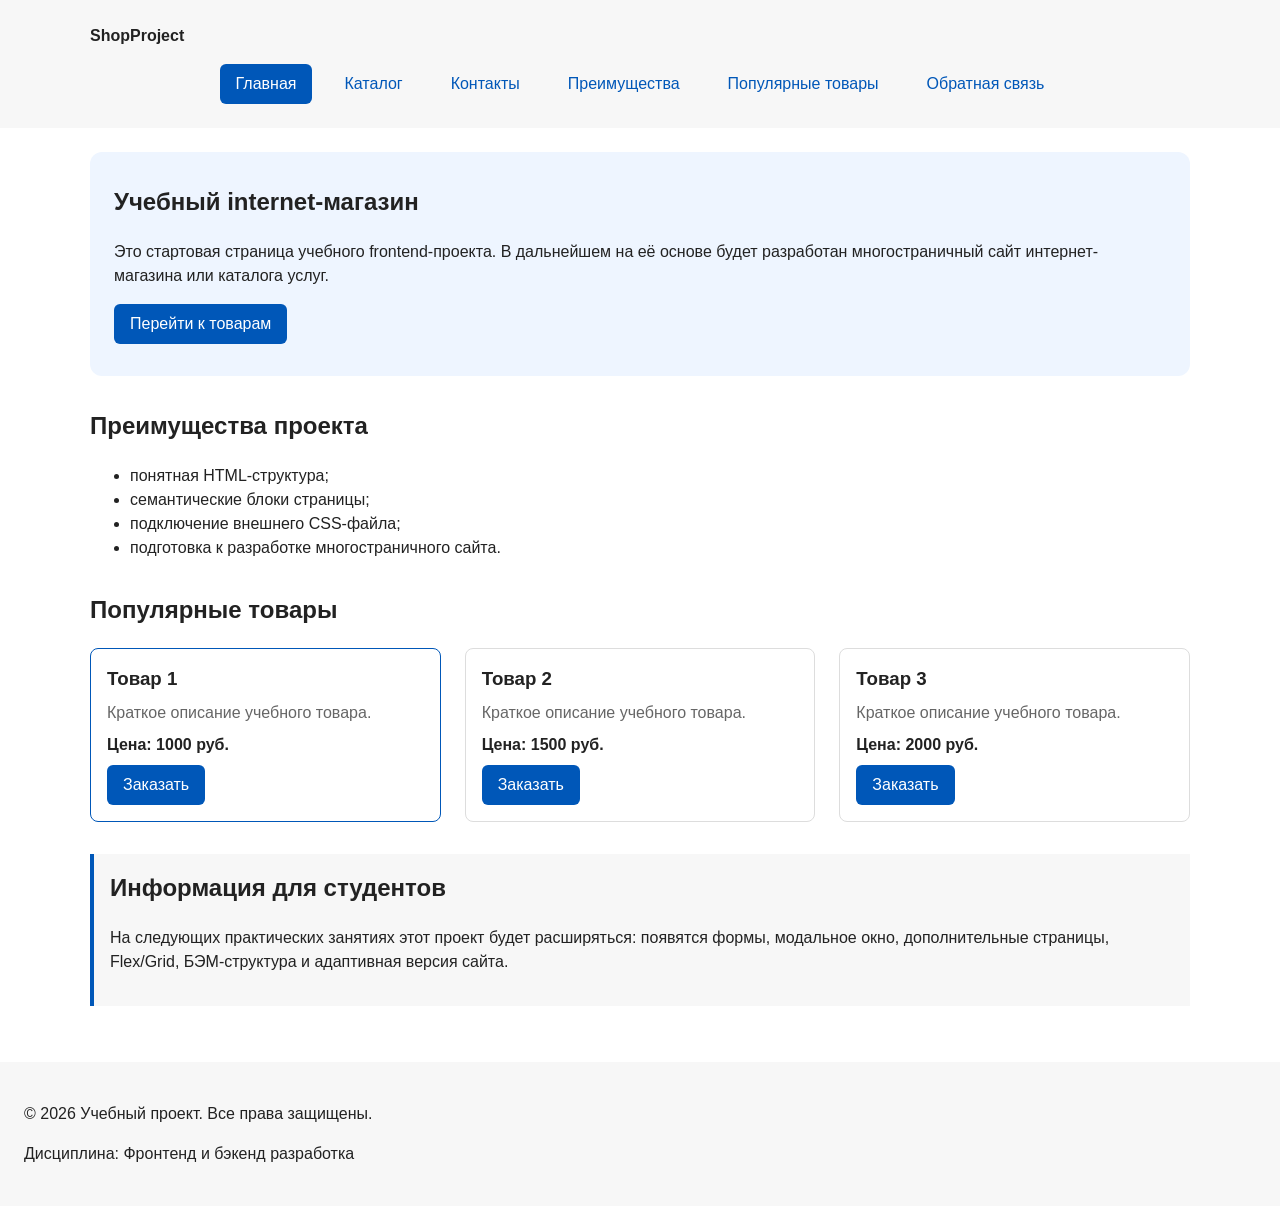
==== index.html @ c864a301 "fix: hard clean of conflict markers in index.html" ====
<!DOCTYPE html>
<html lang="ru">
<head>
  <meta charset="UTF-8">
  <meta name="viewport" content="width=device-width, initial-scale=1.0">
  <meta name="description" content="Учебный frontend-проект internet-магазина.">
  <meta property="og:type" content="website">
  <meta property="og:title" content="Учебный internet-магазин">
  <meta property="og:description" content="Учебный frontend-проект internet-магазина.">
  <meta property="og:image" content="https://github.io">
  <title>Учебный internet-магазин</title>
  <link rel="stylesheet" href="css/style.css">
  <script src="js/main.js" defer></script>
</head>
<body>

  <header class="site-header">
    <div class="site-header__inner">
      <a class="site-header__logo" href="index.html">ShopProject</a>
      <nav class="site-nav" aria-label="Основная навигация">
        <ul class="site-nav__list">
          <li class="site-nav__item"><a class="site-nav__link site-nav__link--active" href="index.html">Главная</a></li>
          <li class="site-nav__item"><a class="site-nav__link" href="catalog.html">Каталог</a></li>
          <li class="site-nav__item"><a class="site-nav__link" href="contacts.html">Контакты</a></li>
          <li class="site-nav__item"><a class="site-nav__link" href="index.html#advantages">Преимущества</a></li>
          <li class="site-nav__item"><a class="site-nav__link" href="index.html#popular">Популярные товары</a></li>
          <li class="site-nav__item"><a class="site-nav__link" href="index.html#contacts">Обратная связь</a></li>
        </ul>
      </nav>
    </div>
  </header>

  <main>
    <section class="hero">
      <h1 class="hero__title">Учебный internet-магазин</h1>
      <p class="hero__text">
        Это стартовая страница учебного frontend-проекта.
        В дальнейшем на её основе будет разработан многостраничный сайт
        интернет-магазина или каталога услуг.
      </p>
      <a class="button button--primary" href="#popular">Перейти к товарам</a>
    </section>

    <section class="section" id="advantages">
      <h2 class="section__title">Преимущества проекта</h2>
      <ul class="section__list">
        <li>понятная HTML-структура;</li>
        <li>семантические блоки страницы;</li>
        <li>подключение внешнего CSS-файла;</li>
        <li>подготовка к разработке многостраничного сайта.</li>
      </ul>
    </section>

    <section class="section" id="popular">
      <h2 class="section__title">Популярные товары</h2>
      <div class="products-grid">
        <article class="product-card product-card--featured">
          <h3 class="product-card__title">Товар 1</h3>
          <p class="product-card__description">Краткое описание учебного товара.</p>
          <p class="product-card__price">Цена: 1000 руб.</p>
          <button class="button button--primary product-card__button" type="button" data-product="Товар 1">
            Заказать
          </button>
        </article>
        <article class="product-card">
          <h3 class="product-card__title">Товар 2</h3>
          <p class="product-card__description">Краткое описание учебного товара.</p>
          <p class="product-card__price">Цена: 1500 руб.</p>
          <button class="button button--primary product-card__button" type="button" data-product="Товар 2">
            Заказать
          </button>
        </article>
        <article class="product-card">
          <h3 class="product-card__title">Товар 3</h3>
          <p class="product-card__description">Краткое описание учебного товара.</p>
          <p class="product-card__price">Цена: 2000 руб.</p>
          <button class="button button--primary product-card__button" type="button" data-product="Товар 3">
            Заказать
          </button>
        </article>
      </div>
    </section>

    <aside class="aside-info">
      <h2 class="aside-info__title">Информация для студентов</h2>
      <p class="aside-info__text">
        На следующих практических занятиях этот проект будет расширяться:
        появятся формы, модальное окно, дополнительные страницы, Flex/Grid,
        БЭМ-структура и адаптивная версия сайта.
      </p>
    </aside>
  </main>

  <footer class="site-footer" id="contacts">
    <p>&copy; 2026 Учебный проект. Все права защищены.</p>
    <p>Дисциплина: Фронтенд и бэкенд разработка</p>
  </footer>

  <dialog class="order-dialog" id="order-dialog" aria-labelledby="order-dialog-title">
    <h2 class="order-dialog__title" id="order-dialog-title">Оформление заявки</h2>
    <form class="order-form" id="order-form" action="#" method="post" novalidate>
      <input id="selected-product" name="selected-product" type="hidden">
      
      <div class="order-form__field">
        <label class="order-form__label" for="order-name">Имя</label>
        <input class="order-form__input" id="order-name" name="name" type="text" placeholder="Введите ваше имя" minlength="2" autocomplete="given-name" required>
      </div>
      
      <div class="order-form__field">
        <label class="order-form__label" for="order-email">E-mail</label>
        <input class="order-form__input" id="order-email" name="email" type="email" placeholder="example@mail.ru" autocomplete="email" required>
      </div>
      
      <div class="order-form__field">
        <label class="order-form__label" for="order-phone">Телефон</label>
        <input class="order-form__input" id="order-phone" name="phone" type="tel" inputmode="tel" placeholder="+7 (900) 000-00-00" pattern="^\+7 \(\d{3}\) \d{3}-\d{2}-\d{2}$" required>
        <small class="order-form__help">Формат: +7 (900) 000-00-00</small>
      </div>
      
      <div class="order-form__field">
        <label class="order-form__label" for="order-date">Дата связи</label>
        <input class="order-form__input" id="order-date" name="date" type="date">
      </div>
      
      <div class="order-form__field">
        <label class="order-form__label" for="order-topic">Тема заявки</label>
        <select class="order-form__select" id="order-topic" name="topic" required>
          <option value="">Выберите тему</option>
          <option value="product">Заказ товара</option>
          <option value="consultation">Консультация</option>
          <option value="delivery">Доставка</option>
        </select>
      </div>
      
      <div class="order-form__field">
        <label class="order-form__label" for="order-comment">Комментарий</label>
        <textarea class="order-form__textarea" id="order-comment" name="comment" rows="4" placeholder="Укажите дополнительную информацию"></textarea>
      </div>
      
      <div class="order-form__field order-form__field--checkbox">
        <label>
          <input class="order-form__checkbox" id="order-agreement" name="agreement" type="checkbox" required>
          Я согласен на обработку данных
        </label>
      </div>
      
      <div class="order-form__actions">
        <button class="button button--secondary" type="button" id="close-order-dialog">Закрыть</button>
        <button class="button button--primary" type="submit">Отправить заявку</button>
      </div>
    </form>
  </dialog>

  <p class="success-message" id="success-message" hidden>
    Форма успешно отправлена!
  </p>

</body>
</html>
---- css/style.css ----
/* ==========================================================================
   1. Переменные проекта (Дизайн-токены)
   ========================================================================== */
:root {
  --color-bg: #ffffff;
  --color-text: #222222;
  --color-muted: #666666;
  --color-primary: #0057b8;
  --color-primary-dark: #003f86;
  --color-border: #dddddd;
  --color-surface: #f7f7f7;
  --color-surface-accent: #eef5ff;
  --color-danger: #b00020;
  --color-success: #168a2f;
  --color-success-bg: #eefaf0;
  --color-white: #ffffff;

  --space-xs: 4px;
  --space-sm: 8px;
  --space-md: 16px;
  --space-lg: 24px;
  --space-xl: 32px;

  --radius-sm: 6px;
  --radius-md: 8px;
  --radius-lg: 12px;

  --container-width: 1100px;
}

/* ==========================================================================
   2. Базовые стили (Глобальные правила)
   ========================================================================== */
* {
  box-sizing: border-box;
}

body {
  margin: 0;
  font-family: Arial, sans-serif;
  line-height: 1.5;
  color: var(--color-text);
  background-color: var(--color-bg);
}

header,
main,
footer {
  padding: var(--space-lg);
}

/* ==========================================================================
   3. Общие элементы интерфейса (Блок БЭМ: button)
   ========================================================================== */
.button {
  display: inline-block;
  padding: var(--space-sm) var(--space-md);
  border: none;
  border-radius: var(--radius-sm);
  font: inherit;
  text-decoration: none;
  cursor: pointer;
  transition: background-color 0.2s ease, color 0.2s ease;
}

.button--primary {
  color: var(--color-white);
  background-color: var(--color-primary);
}

.button--primary:hover {
  background-color: var(--color-primary-dark);
}

.button--secondary {
  color: var(--color-primary);
  background-color: transparent;
  border: 1px solid var(--color-primary);
}

.button--secondary:hover {
  color: var(--color-white);
  background-color: var(--color-primary);
}

.button:focus-visible {
  outline: 2px solid var(--color-primary);
  outline-offset: 3px;
}

.button:disabled,
.button--disabled {
  opacity: 0.6;
  cursor: not-allowed;
}

/* ==========================================================================
   4. Компоненты страницы (Блоки БЭМ)
   ========================================================================== */

/* Блок шапки сайта */
.site-header {
  background-color: var(--color-surface);
}

.site-header__inner {
  max-width: var(--container-width);
  margin: 0 auto;
}

.site-header__logo {
  font-weight: 700;
  color: var(--color-text);
  text-decoration: none;
}

/* Блок навигации */
.site-nav__list {
  display: flex;
  flex-wrap: wrap;
  justify-content: center;
  align-items: center;
  gap: var(--space-md);
  padding: 0;
  margin: var(--space-md) 0 0;
  list-style: none;
}

.site-nav__link {
  display: inline-block;
  padding: var(--space-sm) var(--space-md);
  color: var(--color-primary);
  text-decoration: none;
  border-radius: var(--radius-sm);
}

.site-nav__link:hover {
  color: var(--color-white);
  background-color: var(--color-primary);
}

.site-nav__link:focus-visible {
  outline: 2px solid var(--color-primary);
  outline-offset: 3px;
}

.site-nav__link--active {
  color: var(--color-white);
  background-color: var(--color-primary);
}

/* Блок Hero (первый экран главной) */
.hero {
  max-width: var(--container-width);
  margin: 0 auto var(--space-xl);
  padding: var(--space-xl) var(--space-lg);
  background-color: var(--color-surface-accent);
  border-radius: var(--radius-lg);
}

.hero__title {
  margin-top: 0;
}

/* Блок универсальной секции */
.section {
  max-width: var(--container-width);
  margin: 0 auto var(--space-xl);
}

.section__title {
  margin-top: 0;
}

.section__list {
  margin-bottom: 0;
}

/* Блок сетки товаров */
.products-grid {
  display: grid;
  grid-template-columns: repeat(3, 1fr);
  gap: var(--space-lg);
}

/* Блок карточки товара */
.product-card {
  display: flex;
  flex-direction: column;
  gap: var(--space-sm);
  padding: var(--space-md);
  border: 1px solid var(--color-border);
  border-radius: var(--radius-md);
  background-color: var(--color-bg);
  transition: border-color 0.2s ease;
}

.product-card:hover {
  border-color: var(--color-primary);
}

.product-card--featured {
  border-color: var(--color-primary);
}

.product-card--discount {
  border-color: var(--color-danger);
}

.product-card__title {
  margin: 0;
  color: var(--color-text);
}

.product-card__description {
  margin: 0;
  color: var(--color-muted);
}

.product-card__price {
  margin: 0;
  font-weight: 700;
}

.product-card--discount .product-card__price {
  color: var(--color-danger);
}

.product-card__button {
  margin-top: auto;
  align-self: flex-start;
}

/* Блок хлебных крошек */
.breadcrumbs {
  max-width: var(--container-width);
  margin: 0 auto var(--space-md);
  font-size: 14px;
  color: var(--color-muted);
}

.breadcrumbs__link {
  color: var(--color-primary);
  text-decoration: none;
}

.breadcrumbs__link:hover {
  text-decoration: underline;
}

.breadcrumbs__current::before {
  content: " / ";
  color: var(--color-muted);
}

/* Блок боковой панели */
.aside-info {
  max-width: var(--container-width);
  margin: 0 auto var(--space-xl);
  padding: var(--space-md);
  border-left: 4px solid var(--color-primary);
  background-color: var(--color-surface);
}

.aside-info__title {
  margin-top: 0;
}

/* Блок подвала сайта */
.site-footer {
  background-color: var(--color-surface);
}

/* ==========================================================================
   5. Макет каталога, форма и модальное окно (Блоки БЭМ)
   ========================================================================== */

/* Блок структуры страницы каталога */
.catalog-layout {
  max-width: var(--container-width);
  margin: 0 auto var(--space-xl);
  display: grid;
  grid-template-columns: 260px 1fr;
  grid-template-areas: "filters products";
  gap: var(--space-lg);
}

.catalog-filters {
  grid-area: filters;
  padding: var(--space-md);
  border: 1px solid var(--color-border);
  border-radius: var(--radius-md);
  background-color: var(--color-surface);
}

.catalog-products {
  grid-area: products;
}

.catalog-filters__title,
.catalog-products__title {
  margin-top: 0;
}

/* Блок формы фильтров */
.filters-form {
  display: grid;
  gap: var(--space-md);
}

.filters-form__fieldset {
  margin: 0;
  padding: var(--space-md);
  border: 1px solid var(--color-border);
  border-radius: var(--radius-sm);
}

.filters-form__legend {
  font-weight: 700;
}

.filters-form__label {
  display: block;
  margin-bottom: var(--space-sm);
}

.filters-form__input {
  width: 100%;
  padding: 8px 10px;
  border: 1px solid var(--color-border);
  border-radius: var(--radius-sm);
  font: inherit;
}

/* Блок модального окна */
.order-dialog {
  width: min(100% - 32px, 560px);
  padding: var(--space-lg);
  border: none;
  border-radius: var(--radius-lg);
}

.order-dialog::backdrop {
  background-color: rgba(0, 0, 0, 0.5);
}

.order-dialog__title {
  margin-top: 0;
}

/* Блок формы заказа */
.order-form__field {
  margin-bottom: var(--space-md);
}

.order-form__label {
  display: block;
  margin-bottom: var(--space-xs);
}

.order-form__input,
.order-form__select,
.order-form__textarea {
  width: 100%;
  padding: 10px 12px;
  border: 1px solid var(--color-border);
  border-radius: var(--radius-sm);
  font: inherit;
}

.order-form__input:hover,
.order-form__select:hover,
.order-form__textarea:hover {
  border-color: var(--color-primary);
}

.order-form__input:focus-visible,
.order-form__select:focus-visible,
.order-form__textarea:focus-visible {
  outline: 2px solid var(--color-primary);
  outline-offset: 3px;
}

.order-form__checkbox {
  width: auto;
}

.order-form__help {
  display: block;
  margin-top: var(--space-xs);
  color: var(--color-muted);
}

.order-form__actions {
  display: flex;
  gap: var(--space-md);
  margin-top: var(--space-lg);
}

/* Глобальные состояния и эффекты */
html {
  scroll-behavior: smooth;
}

:target {
  outline: 2px dashed var(--color-primary);
  outline-offset: 4px;
}

[aria-invalid="true"] {
  border-color: var(--color-danger);
}

/* Блок сообщения об успехе */
.success-message {
  max-width: var(--container-width);
  margin: var(--space-lg) auto;
  padding: var(--space-md);
  border-left: 4px solid var(--color-success);
  background-color: var(--color-success-bg);
}
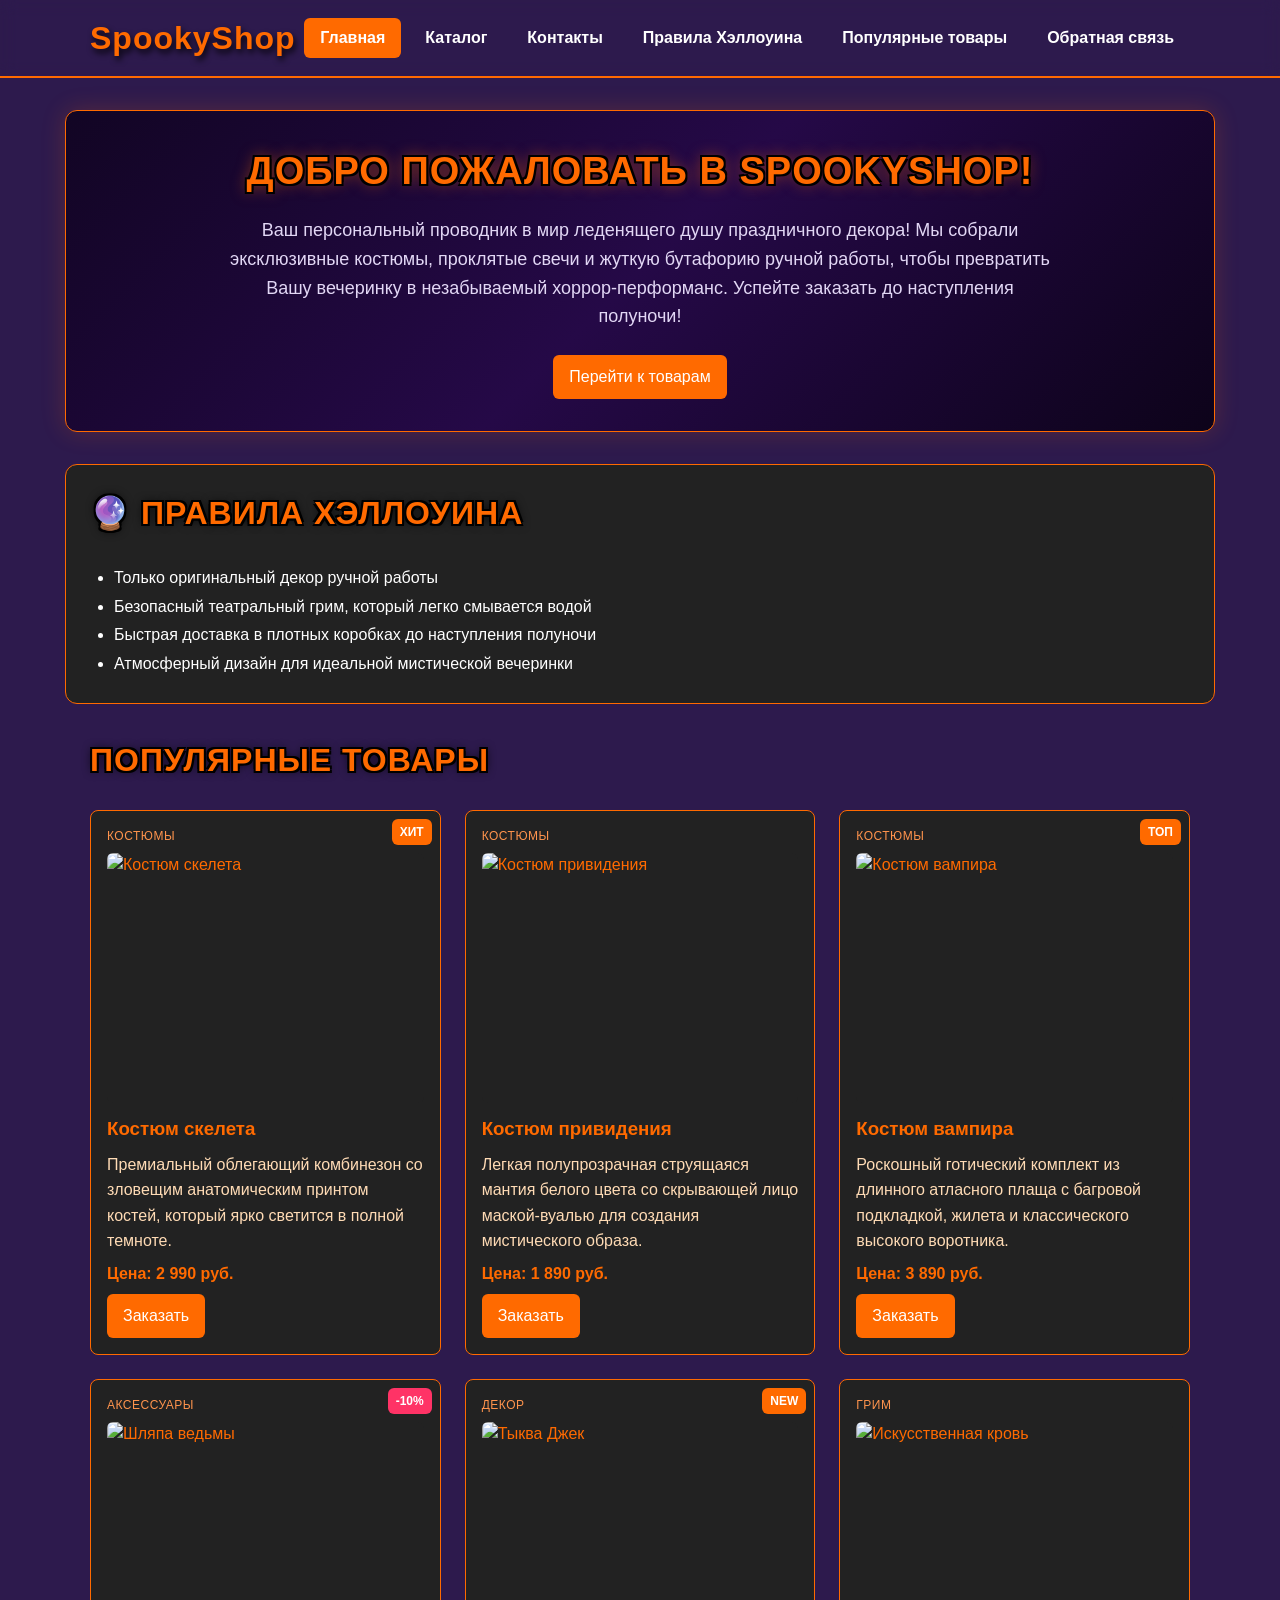
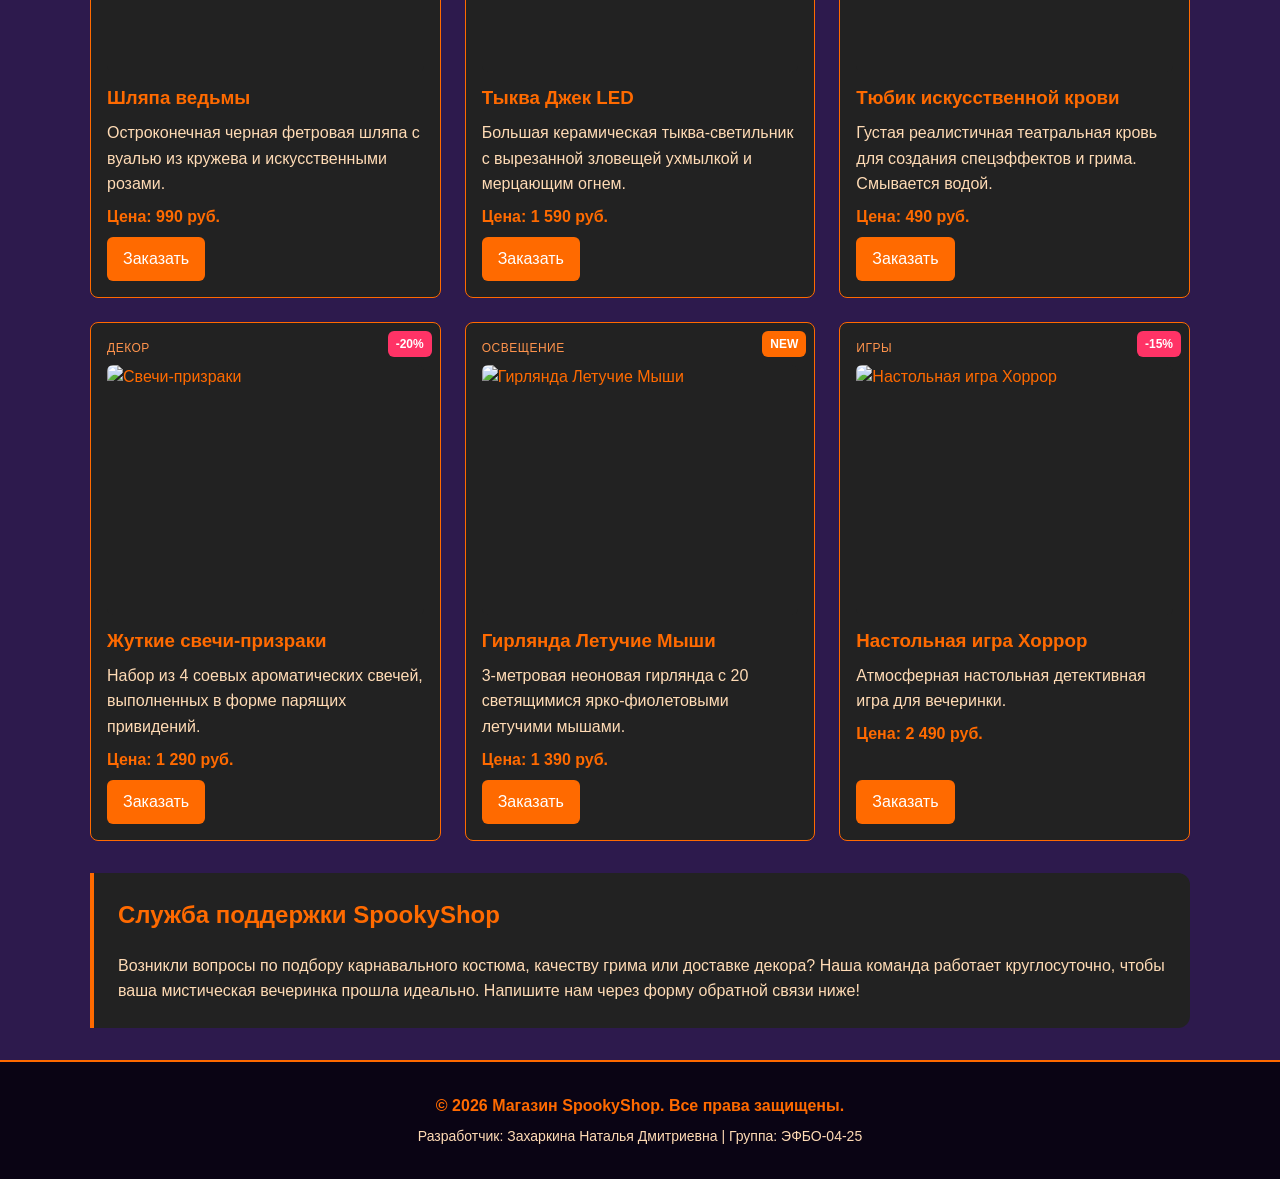
==== commit 8a0ea906: "feat: complete spooky shop code text files only" ====
--- a/index.html
+++ b/index.html
@@ -8,7 +8,7 @@
   <meta property="og:title" content="Учебный internet-магазин">
   <meta property="og:description" content="Учебный frontend-проект internet-магазина.">
   <meta property="og:image" content="https://github.io">
-  <title>Учебный internet-магазин</title>
+  <title>SpookyShop</title>
   <link rel="stylesheet" href="css/style.css">
   <script src="js/main.js" defer></script>
 </head>
@@ -16,13 +16,13 @@
 
   <header class="site-header">
     <div class="site-header__inner">
-      <a class="site-header__logo" href="index.html">ShopProject</a>
+      <a class="site-header__logo" href="index.html">SpookyShop</a>
       <nav class="site-nav" aria-label="Основная навигация">
         <ul class="site-nav__list">
           <li class="site-nav__item"><a class="site-nav__link site-nav__link--active" href="index.html">Главная</a></li>
           <li class="site-nav__item"><a class="site-nav__link" href="catalog.html">Каталог</a></li>
           <li class="site-nav__item"><a class="site-nav__link" href="contacts.html">Контакты</a></li>
-          <li class="site-nav__item"><a class="site-nav__link" href="index.html#advantages">Преимущества</a></li>
+          <li class="site-nav__item"><a class="site-nav__link" href="index.html#advantages">Правила Хэллоуина</a></li>
           <li class="site-nav__item"><a class="site-nav__link" href="index.html#popular">Популярные товары</a></li>
           <li class="site-nav__item"><a class="site-nav__link" href="index.html#contacts">Обратная связь</a></li>
         </ul>
@@ -32,68 +32,161 @@
 
   <main>
     <section class="hero">
-      <h1 class="hero__title">Учебный internet-магазин</h1>
+      <h1 class="hero__title">Добро пожаловать в SpookyShop!</h1>
       <p class="hero__text">
-        Это стартовая страница учебного frontend-проекта.
-        В дальнейшем на её основе будет разработан многостраничный сайт
-        интернет-магазина или каталога услуг.
+        Ваш персональный проводник в мир леденящего душу праздничного декора! 
+        Мы собрали эксклюзивные костюмы, проклятые свечи и жуткую бутафорию ручной работы, 
+        чтобы превратить Вашу вечеринку в незабываемый хоррор-перформанс. 
+        Успейте заказать до наступления полуночи!
       </p>
       <a class="button button--primary" href="#popular">Перейти к товарам</a>
     </section>
 
-    <section class="section" id="advantages">
-      <h2 class="section__title">Преимущества проекта</h2>
-      <ul class="section__list">
-        <li>понятная HTML-структура;</li>
-        <li>семантические блоки страницы;</li>
-        <li>подключение внешнего CSS-файла;</li>
-        <li>подготовка к разработке многостраничного сайта.</li>
+
+    <section class="section" id="advantages" style="background-color: var(--color-surface-card); padding: var(--space-lg); border-radius: var(--radius-lg); border: 1px solid var(--color-border);">
+      <h2 class="section__title" style="color: var(--color-primary); margin-top: 0;">🔮 ПРАВИЛА ХЭЛЛОУИНА</h2>
+      <ul class="section__list" style="color: var(--color-white); line-height: 1.8;">
+        <li>Только оригинальный декор ручной работы</li>
+        <li>Безопасный театральный грим, который легко смывается водой</li>
+        <li>Быстрая доставка в плотных коробках до наступления полуночи</li>
+        <li>Атмосферный дизайн для идеальной мистической вечеринки</li>
       </ul>
     </section>
 
-    <section class="section" id="popular">
+
+
+        <section class="section" id="popular">
       <h2 class="section__title">Популярные товары</h2>
       <div class="products-grid">
-        <article class="product-card product-card--featured">
-          <h3 class="product-card__title">Товар 1</h3>
-          <p class="product-card__description">Краткое описание учебного товара.</p>
-          <p class="product-card__price">Цена: 1000 руб.</p>
-          <button class="button button--primary product-card__button" type="button" data-product="Товар 1">
-            Заказать
-          </button>
-        </article>
-        <article class="product-card">
-          <h3 class="product-card__title">Товар 2</h3>
-          <p class="product-card__description">Краткое описание учебного товара.</p>
-          <p class="product-card__price">Цена: 1500 руб.</p>
-          <button class="button button--primary product-card__button" type="button" data-product="Товар 2">
-            Заказать
-          </button>
-        </article>
-        <article class="product-card">
-          <h3 class="product-card__title">Товар 3</h3>
-          <p class="product-card__description">Краткое описание учебного товара.</p>
-          <p class="product-card__price">Цена: 2000 руб.</p>
-          <button class="button button--primary product-card__button" type="button" data-product="Товар 3">
-            Заказать
-          </button>
-        </article>
-      </div>
-    </section>
-
-    <aside class="aside-info">
-      <h2 class="aside-info__title">Информация для студентов</h2>
+        <!-- 1. Костюм скелета -->
+        <article class="product-card product-card--skeleton">
+          <span class="product-card__badge product-card__badge--hit">ХИТ</span>
+          <span class="product-card__category">Костюмы</span>
+          <img class="product-card__image" src="images/skeleton.png" alt="Костюм скелета">
+          <h3 class="product-card__title">Костюм скелета</h3>
+          <p class="product-card__description">Премиальный облегающий комбинезон со зловещим анатомическим принтом костей, который ярко светится в полной темноте.</p>
+          <p class="product-card__price">Цена: 2 990 руб.</p>
+          <button class="button button--primary product-card__button" type="button" data-product="Костюм скелета">
+            Заказать
+          </button>
+        </article>
+
+        <!-- 2. Костюм привидения -->
+        <article class="product-card product-card--ghost">
+          <span class="product-card__category">Костюмы</span>
+          <img class="product-card__image" src="images/ghost.png" alt="Костюм привидения">
+          <h3 class="product-card__title">Костюм привидения</h3>
+          <p class="product-card__description">Легкая полупрозрачная струящаяся мантия белого цвета со скрывающей лицо маской-вуалью для создания мистического образа.</p>
+          <p class="product-card__price">Цена: 1 890 руб.</p>
+          <button class="button button--primary product-card__button" type="button" data-product="Костюм привидения">
+            Заказать
+          </button>
+        </article>
+
+        <!-- 3. Костюм вампира -->
+        <article class="product-card product-card--vampire">
+          <span class="product-card__badge product-card__badge--hit">ТОП</span>
+          <span class="product-card__category">Костюмы</span>
+          <img class="product-card__image" src="images/vampire.png" alt="Костюм вампира">
+          <h3 class="product-card__title">Костюм вампира</h3>
+          <p class="product-card__description">Роскошный готический комплект из длинного атласного плаща с багровой подкладкой, жилета и классического высокого воротника.</p>
+          <p class="product-card__price">Цена: 3 890 руб.</p>
+          <button class="button button--primary product-card__button" type="button" data-product="Костюм вампира">
+            Заказать
+          </button>
+        </article>
+
+        <!-- 4. Шляпа ведьмы -->
+        <article class="product-card product-card--witch">
+          <span class="product-card__badge product-card__badge--discount">-10%</span>
+          <span class="product-card__category">Аксессуары</span>
+          <img class="product-card__image" src="images/witch.png" alt="Шляпа ведьмы">
+          <h3 class="product-card__title">Шляпа ведьмы</h3>
+          <p class="product-card__description">Остроконечная черная фетровая шляпа с вуалью из кружева и искусственными розами.</p>
+          <p class="product-card__price">Цена: 990 руб.</p>
+          <button class="button button--primary product-card__button" type="button" data-product="Шляпа ведьмы">
+            Заказать
+          </button>
+        </article>
+
+        <!-- 5. Тыква -->
+        <article class="product-card product-card--pumpkin">
+          <span class="product-card__badge product-card__badge--hit">NEW</span>
+          <span class="product-card__category">Декор</span>
+          <img class="product-card__image" src="images/pumpkin.png" alt="Тыква Джек">
+          <h3 class="product-card__title">Тыква Джек LED</h3>
+          <p class="product-card__description">Большая керамическая тыква-светильник с вырезанной зловещей ухмылкой и мерцающим огнем.</p>
+          <p class="product-card__price">Цена: 1 590 руб.</p>
+          <button class="button button--primary product-card__button" type="button" data-product="Тыква Джек LED">
+            Заказать
+          </button>
+        </article>
+
+        <!-- 6. Тюбик искусственной крови -->
+        <article class="product-card product-card--blood">
+          <span class="product-card__category">Грим</span>
+          <img class="product-card__image" src="images/blood.png" alt="Искусственная кровь">
+          <h3 class="product-card__title">Тюбик искусственной крови</h3>
+          <p class="product-card__description">Густая реалистичная театральная кровь для создания спецэффектов и грима. Смывается водой.</p>
+          <p class="product-card__price">Цена: 490 руб.</p>
+          <button class="button button--primary product-card__button" type="button" data-product="Тюбик искусственной крови">
+            Заказать
+          </button>
+        </article>
+
+        <!-- 7. Свечи -->
+        <article class="product-card product-card--candles">
+          <span class="product-card__badge product-card__badge--discount">-20%</span>
+          <span class="product-card__category">Декор</span>
+          <img class="product-card__image" src="images/candle.png" alt="Свечи-призраки">
+          <h3 class="product-card__title">Жуткие свечи-призраки</h3>
+          <p class="product-card__description">Набор из 4 соевых ароматических свечей, выполненных в форме парящих привидений.</p>
+          <p class="product-card__price">Цена: 1 290 руб.</p>
+          <button class="button button--primary product-card__button" type="button" data-product="Жуткие свечи-призраки">
+            Заказать
+          </button>
+        </article>
+
+        <!-- 8. Фиолетовая гирлянда -->
+        <article class="product-card product-card--garland">
+          <span class="product-card__badge product-card__badge--hit">NEW</span>
+          <span class="product-card__category">Освещение</span>
+          <img class="product-card__image" src="images/garland.png" alt="Гирлянда Летучие Мыши">
+          <h3 class="product-card__title">Гирлянда Летучие Мыши</h3>
+          <p class="product-card__description">3-метровая неоновая гирлянда с 20 светящимися ярко-фиолетовыми летучими мышами.</p>
+          <p class="product-card__price">Цена: 1 390 руб.</p>
+          <button class="button button--primary product-card__button" type="button" data-product="Гирлянда Летучие Мыши">
+            Заказать
+          </button>
+        </article>
+
+        <!-- 9. Настольная игра -->
+        <article class="product-card product-card--game">
+          <span class="product-card__badge product-card__badge--discount">-15%</span>
+          <span class="product-card__category">Игры</span>
+          <img class="product-card__image" src="images/game.png" alt="Настольная игра Хоррор">
+          <h3 class="product-card__title">Настольная игра Хоррор</h3>
+          <p class="product-card__description">Атмосферная настольная детективная игра для вечеринки.</p>
+          <p class="product-card__price">Цена: 2 490 руб.</p>
+          <button class="button button--primary product-card__button" type="button" data-product="Настольная игра Хоррор">
+            Заказать
+          </button>
+        </article>
+      </div>
+
+        <aside class="aside-info" style="margin-top: var(--space-xl); margin-bottom: var(--space-xl);">
+      <h2 class="aside-info__title">Служба поддержки SpookyShop</h2>
       <p class="aside-info__text">
-        На следующих практических занятиях этот проект будет расширяться:
-        появятся формы, модальное окно, дополнительные страницы, Flex/Grid,
-        БЭМ-структура и адаптивная версия сайта.
+        Возникли вопросы по подбору карнавального костюма, качеству грима или доставке декора? Наша команда работает круглосуточно, чтобы ваша мистическая вечеринка прошла идеально. Напишите нам через форму обратной связи ниже!
       </p>
     </aside>
   </main>
 
-  <footer class="site-footer" id="contacts">
-    <p>&copy; 2026 Учебный проект. Все права защищены.</p>
-    <p>Дисциплина: Фронтенд и бэкенд разработка</p>
+  <footer class="site-footer" id="contacts" style="padding: var(--space-xl) var(--space-lg); margin-top: var(--space-xl);">
+    <div style="max-width: var(--container-width); margin: 0 auto; text-align: center;">
+      <p style="margin: 0 0 var(--space-sm); font-weight: 700;">&copy; 2026 Магазин SpookyShop. Все права защищены.</p>
+      <p style="margin: 0; color: #ffdbb5; font-size: 14px;">Разработчик: Захаркина Наталья Дмитриевна | Группа: ЭФБО-04-25</p>
+    </div>
   </footer>
 
   <dialog class="order-dialog" id="order-dialog" aria-labelledby="order-dialog-title">
--- a/css/style.css
+++ b/css/style.css
@@ -1,19 +1,20 @@
-/* ==========================================================================
-   1. Переменные проекта (Дизайн-токены)
-   ========================================================================== */
+/* 1. Переменные проекта (Дизайн-токены) */
 :root {
-  --color-bg: #ffffff;
-  --color-text: #222222;
-  --color-muted: #666666;
-  --color-primary: #0057b8;
-  --color-primary-dark: #003f86;
-  --color-border: #dddddd;
-  --color-surface: #f7f7f7;
-  --color-surface-accent: #eef5ff;
-  --color-danger: #b00020;
-  --color-success: #168a2f;
-  --color-success-bg: #eefaf0;
-  --color-white: #ffffff;
+  --color-bg: #2d1a4d; 
+  --color-text: #ff6a00; 
+  --color-muted: #ff944d; 
+  --color-primary: #ff6a00; 
+  --color-primary-dark: #cc5200; 
+  --color-border: #ff6a00; 
+  --color-border-input: #ff6a00;
+  --color-surface: #0a0414; 
+  --color-surface-card: #222222; 
+  --color-surface-accent: #222222; 
+  --color-surface-aside: #222222; 
+  --color-danger: #ff3366;
+  --color-success: #00ff66;
+  --color-success-bg: rgba(0, 255, 102, 0.1);
+  --color-white: #ffffff; 
 
   --space-xs: 4px;
   --space-sm: 8px;
@@ -28,37 +29,40 @@
   --container-width: 1100px;
 }
 
-/* ==========================================================================
-   2. Базовые стили (Глобальные правила)
-   ========================================================================== */
-* {
-  box-sizing: border-box;
-}
-
+/* 2. Базовые стили (Глобальные правила) */
 body {
   margin: 0;
   font-family: Arial, sans-serif;
   line-height: 1.5;
   color: var(--color-text);
   background-color: var(--color-bg);
-}
-
+  
+  background-image: url('../images/fon.png');
+  
+  background-size: cover;
+  
+  background-repeat: no-repeat;
+
+  background-attachment: fixed;
+  
+  background-position: center;
+}
+
+/* Делаем контентную оболочку прозрачной, чтобы проявились привидения с фона */
 header,
 main,
 footer {
-  padding: var(--space-lg);
-}
-
-/* ==========================================================================
-   3. Общие элементы интерфейса (Блок БЭМ: button)
-   ========================================================================== */
+  background-color: transparent !important;
+}
+
+/* 3. Общие элементы интерфейса (Блок БЭМ: button) */
 .button {
   display: inline-block;
-  padding: var(--space-sm) var(--space-md);
-  border: none;
-  border-radius: var(--radius-sm);
+  padding: 10px var(--space-md);
   font: inherit;
   text-decoration: none;
+  border-radius: var(--radius-sm);
+  border: none;
   cursor: pointer;
   transition: background-color 0.2s ease, color 0.2s ease;
 }
@@ -70,6 +74,7 @@
 
 .button--primary:hover {
   background-color: var(--color-primary-dark);
+  color: var(--color-white);
 }
 
 .button--secondary {
@@ -85,7 +90,7 @@
 
 .button:focus-visible {
   outline: 2px solid var(--color-primary);
-  outline-offset: 3px;
+  outline-offset: 2px;
 }
 
 .button:disabled,
@@ -94,44 +99,59 @@
   cursor: not-allowed;
 }
 
-/* ==========================================================================
-   4. Компоненты страницы (Блоки БЭМ)
-   ========================================================================== */
+/* 4. Компоненты страницы (Блоки БЭМ) — Исправлено под дизайн SpookyShop */
 
 /* Блок шапки сайта */
 .site-header {
-  background-color: var(--color-surface);
+  background-color: rgba(10, 4, 20, 0.95); 
+  backdrop-filter: blur(8px);
+  border-bottom: 2px solid var(--color-primary);
+  position: sticky;
+  top: 0;
+  z-index: 100;
+  padding: 10px 0; 
 }
 
 .site-header__inner {
   max-width: var(--container-width);
   margin: 0 auto;
-}
-
+  padding: 0 var(--space-lg); 
+  display: flex; 
+  justify-content: space-between; 
+  align-items: center; 
+}
 .site-header__logo {
   font-weight: 700;
-  color: var(--color-text);
+  color: var(--color-primary);
   text-decoration: none;
+  font-size: 32px;
+  letter-spacing: 1px;
+  padding: var(--space-xs) 0;
+  
+ 
+  text-shadow: 2px 4px 6px rgba(0, 0, 0, 0.9);
 }
 
 /* Блок навигации */
 .site-nav__list {
-  display: flex;
+  display: flex; 
   flex-wrap: wrap;
-  justify-content: center;
   align-items: center;
-  gap: var(--space-md);
+  gap: var(--space-sm); 
   padding: 0;
-  margin: var(--space-md) 0 0;
+  margin: 0; 
   list-style: none;
 }
 
 .site-nav__link {
   display: inline-block;
   padding: var(--space-sm) var(--space-md);
-  color: var(--color-primary);
+  color: #ffffff;
   text-decoration: none;
   border-radius: var(--radius-sm);
+  font-weight: 700;
+  font-size: 16px;
+  transition: background-color 0.2s ease, color 0.2s ease;
 }
 
 .site-nav__link:hover {
@@ -152,28 +172,69 @@
 /* Блок Hero (первый экран главной) */
 .hero {
   max-width: var(--container-width);
-  margin: 0 auto var(--space-xl);
+  margin: var(--space-xl) auto;
   padding: var(--space-xl) var(--space-lg);
-  background-color: var(--color-surface-accent);
+  
+  
+  background: linear-gradient(135deg, #120524 0%, #250947 50%, #0d031a 100%);
+  
+  border: 1px solid var(--color-border); 
   border-radius: var(--radius-lg);
+  color: var(--color-white); 
+  box-shadow: 0 0 25px rgba(255, 106, 0, 0.2); 
+  text-align: center;
 }
 
 .hero__title {
   margin-top: 0;
+  font-size: 38px;
+  color: #ff6a00; /* Ярко-оранжевый цвет */
+  text-transform: uppercase;
+  letter-spacing: 1px;
+  
+
+  text-shadow: 
+    2px 2px 0px #000000, 
+    -2px -2px 0px #000000, 
+    2px -2px 0px #000000, 
+    -2px 2px 0px #000000,
+    0 0 15px rgba(255, 106, 0, 0.6);
+  margin-bottom: var(--space-md);
+}
+
+.hero__text {
+  max-width: 820px;
+  margin: 0 auto var(--space-lg);
+  font-size: 18px;
+  line-height: 1.6;
+  color: #e2d7f5; 
 }
 
 /* Блок универсальной секции */
 .section {
   max-width: var(--container-width);
   margin: 0 auto var(--space-xl);
+  scroll-margin-top: 100px; 
 }
 
 .section__title {
   margin-top: 0;
+  color: var(--color-primary); 
+  text-shadow: 
+    2px 2px 0px #000000, 
+    -2px -2px 0px #000000, 
+    2px -2px 0px #000000, 
+    -2px 2px 0px #000000,
+    0 0 10px rgba(0, 0, 0, 0.9); 
+  font-size: 32px;
+  text-transform: uppercase;
+  letter-spacing: 1px;
 }
 
 .section__list {
   margin-bottom: 0;
+  padding-left: var(--space-lg);
+  margin-top: var(--space-sm);
 }
 
 /* Блок сетки товаров */
@@ -185,45 +246,77 @@
 
 /* Блок карточки товара */
 .product-card {
+  position: relative;
   display: flex;
   flex-direction: column;
   gap: var(--space-sm);
   padding: var(--space-md);
-  border: 1px solid var(--color-border);
+  border: 1px solid var(--color-border); 
   border-radius: var(--radius-md);
-  background-color: var(--color-bg);
-  transition: border-color 0.2s ease;
+  background-color: var(--color-surface-card); 
+  transition: border-color 0.2s ease, box-shadow 0.2s ease;
 }
 
 .product-card:hover {
-  border-color: var(--color-primary);
-}
-
-.product-card--featured {
-  border-color: var(--color-primary);
-}
-
-.product-card--discount {
-  border-color: var(--color-danger);
+  border-color: var(--color-white);
+  box-shadow: 0 0 15px rgba(255, 106, 0, 0.4);
+}
+
+/* Стилизация картинок внутри карточек товаров */
+.product-card__image {
+  width: 100%;
+  height: 250px;
+  object-fit: contain;
+  border-radius: var(--radius-sm);
+  margin-bottom: var(--space-xs);
+  background-color: var(--color-surface-card);
+}
+
+/* Позиционирование бейджей на карточках товаров */
+.product-card__badge {
+  position: absolute;
+  top: var(--space-sm);
+  right: var(--space-sm);
+  padding: var(--space-xs) var(--space-sm);
+  font-size: 12px;
+  font-weight: 700;
+  color: var(--color-white);
+  border-radius: var(--radius-sm);
+  z-index: 1;
+}
+
+.product-card__badge--hit {
+  background-color: var(--color-primary);
+}
+
+.product-card__badge--discount {
+  background-color: var(--color-danger);
+}
+
+/* Оформление категории товара */
+.product-card__category {
+  font-size: 12px;
+  color: var(--color-muted);
+  text-transform: uppercase;
+  letter-spacing: 0.5px;
 }
 
 .product-card__title {
   margin: 0;
-  color: var(--color-text);
+  color: var(--color-primary);
 }
 
 .product-card__description {
   margin: 0;
-  color: var(--color-muted);
+  color: #ffdbb5; 
+  text-align: left; 
+  line-height: 1.6;
 }
 
 .product-card__price {
   margin: 0;
   font-weight: 700;
-}
-
-.product-card--discount .product-card__price {
-  color: var(--color-danger);
+  color: var(--color-primary);
 }
 
 .product-card__button {
@@ -234,89 +327,57 @@
 /* Блок хлебных крошек */
 .breadcrumbs {
   max-width: var(--container-width);
-  margin: 0 auto var(--space-md);
+  margin: var(--space-md) auto; 
   font-size: 14px;
-  color: var(--color-muted);
+  font-weight: 700; 
+  color: #ffffff; 
+  text-shadow: 1px 1px 2px rgba(0, 0, 0, 0.8); 
 }
 
 .breadcrumbs__link {
-  color: var(--color-primary);
+  color: #ffffff;
   text-decoration: none;
+  transition: color 0.2s ease;
 }
 
 .breadcrumbs__link:hover {
+  color: var(--color-primary); 
   text-decoration: underline;
 }
 
 .breadcrumbs__current::before {
   content: " / ";
-  color: var(--color-muted);
+  color: #ffffff; 
+  text-shadow: 1px 1px 2px rgba(0, 0, 0, 0.8);
 }
 
 /* Блок боковой панели */
 .aside-info {
   max-width: var(--container-width);
-  margin: 0 auto var(--space-xl);
-  padding: var(--space-md);
+  margin: var(--space-xl) auto; 
+  padding: var(--space-lg);
   border-left: 4px solid var(--color-primary);
-  background-color: var(--color-surface);
+  background-color: var(--color-surface-card);
+  border-radius: 0 var(--radius-lg) var(--radius-lg) 0;
 }
 
 .aside-info__title {
   margin-top: 0;
+  color: var(--color-primary);
+}
+
+.aside-info__text {
+  margin: 0;
+  color: #ffdbb5; 
+  line-height: 1.6;
 }
 
 /* Блок подвала сайта */
 .site-footer {
-  background-color: var(--color-surface);
-}
-
-/* ==========================================================================
-   5. Макет каталога, форма и модальное окно (Блоки БЭМ)
-   ========================================================================== */
-
-/* Блок структуры страницы каталога */
-.catalog-layout {
-  max-width: var(--container-width);
-  margin: 0 auto var(--space-xl);
-  display: grid;
-  grid-template-columns: 260px 1fr;
-  grid-template-areas: "filters products";
-  gap: var(--space-lg);
-}
-
-.catalog-filters {
-  grid-area: filters;
-  padding: var(--space-md);
-  border: 1px solid var(--color-border);
-  border-radius: var(--radius-md);
-  background-color: var(--color-surface);
-}
-
-.catalog-products {
-  grid-area: products;
-}
-
-.catalog-filters__title,
-.catalog-products__title {
-  margin-top: 0;
-}
-
-/* Блок формы фильтров */
-.filters-form {
-  display: grid;
-  gap: var(--space-md);
-}
-
-.filters-form__fieldset {
-  margin: 0;
-  padding: var(--space-md);
-  border: 1px solid var(--color-border);
-  border-radius: var(--radius-sm);
-}
-
-.filters-form__legend {
-  font-weight: 700;
+  background-color: var(--color-surface) !important; 
+  border-top: 2px solid var(--color-primary); 
+  color: var(--color-primary);
+  text-align: center;
 }
 
 .filters-form__label {
@@ -350,6 +411,8 @@
 
 /* Блок формы заказа */
 .order-form__field {
+/* Блок формы заказа */
+.order-form__field {
   margin-bottom: var(--space-md);
 }
 
@@ -363,9 +426,19 @@
 .order-form__textarea {
   width: 100%;
   padding: 10px 12px;
-  border: 1px solid var(--color-border);
+  border: 1px solid var(--color-border-input);
   border-radius: var(--radius-sm);
   font: inherit;
+}
+
+.order-form__checkbox {
+  width: auto;
+}
+
+.order-form__help {
+  display: block;
+  margin-top: var(--space-xs);
+  color: var(--color-muted);
 }
 
 .order-form__input:hover,
@@ -381,16 +454,6 @@
   outline-offset: 3px;
 }
 
-.order-form__checkbox {
-  width: auto;
-}
-
-.order-form__help {
-  display: block;
-  margin-top: var(--space-xs);
-  color: var(--color-muted);
-}
-
 .order-form__actions {
   display: flex;
   gap: var(--space-md);
@@ -420,3 +483,60 @@
   background-color: var(--color-success-bg);
 }
 
+/* 6. Стили таблицы характеристик товара (Блок БЭМ: product-table) */
+.product-table {
+  width: 100%;
+  max-width: var(--container-width);
+  margin: var(--space-lg) auto;
+  border-collapse: collapse;
+  font-size: 16px;
+}
+
+.product-table__caption {
+  padding: var(--space-sm);
+  font-weight: 700;
+  font-size: 18px;
+  text-align: left;
+  color: var(--color-text);
+}
+
+.product-table__th,
+.product-table__td {
+  padding: 12px var(--space-md);
+  text-align: left;
+  border-bottom: 1px solid var(--color-border);
+}
+
+.product-table__th {
+  background-color: var(--color-surface-aside);
+  font-weight: 700;
+  color: var(--color-text);
+}
+
+.product-table__row:hover {
+  background-color: var(--color-surface-accent);
+}
+
+}
+/* Блок структуры страницы каталога */
+.catalog-layout {
+  max-width: var(--container-width);
+  margin: 0 auto var(--space-xl);
+  display: grid;
+  grid-template-columns: 260px 1fr; 
+  grid-template-areas: "filters products";
+  gap: var(--space-lg);
+  align-items: start;
+}
+
+.catalog-filters {
+  grid-area: filters;
+  padding: var(--space-md);
+  border: 1px solid var(--color-border);
+  border-radius: var(--radius-md);
+  background-color: var(--color-surface-card);
+}
+
+.catalog-products {
+  grid-area: products;
+}
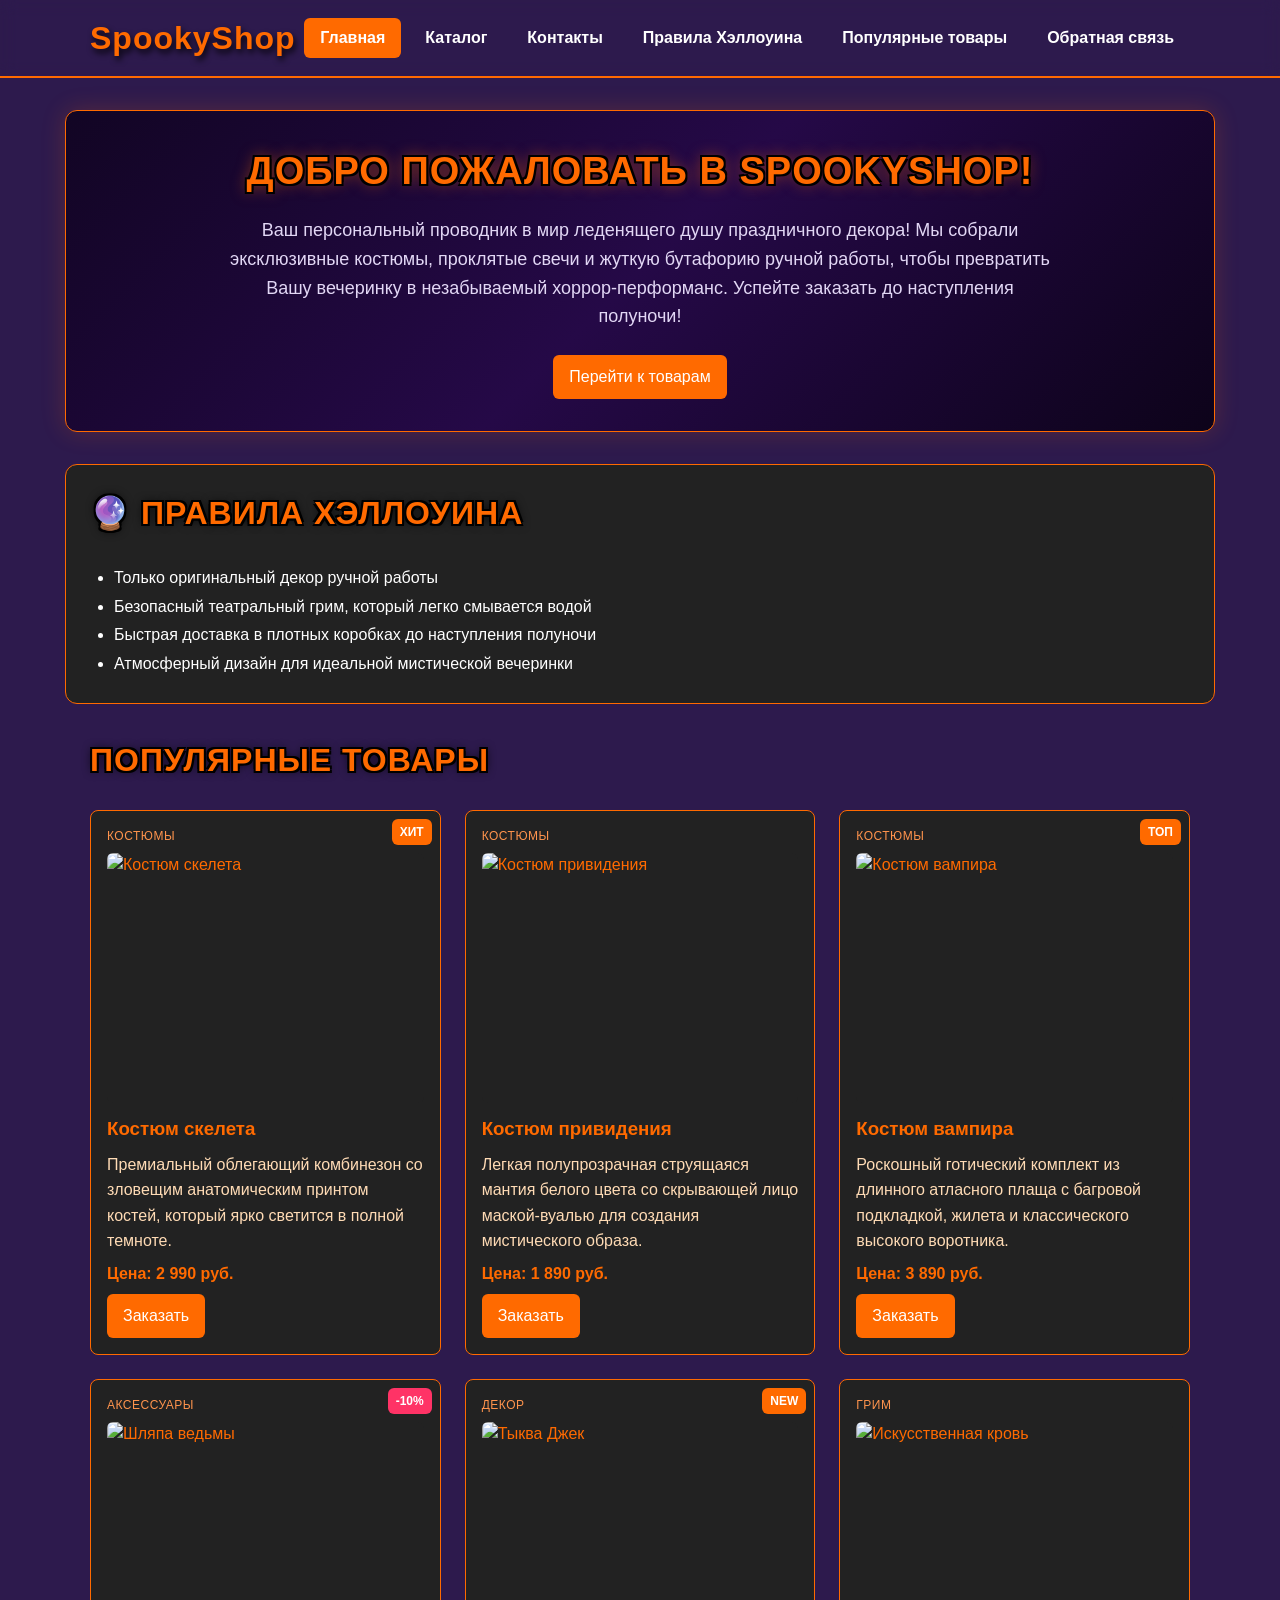
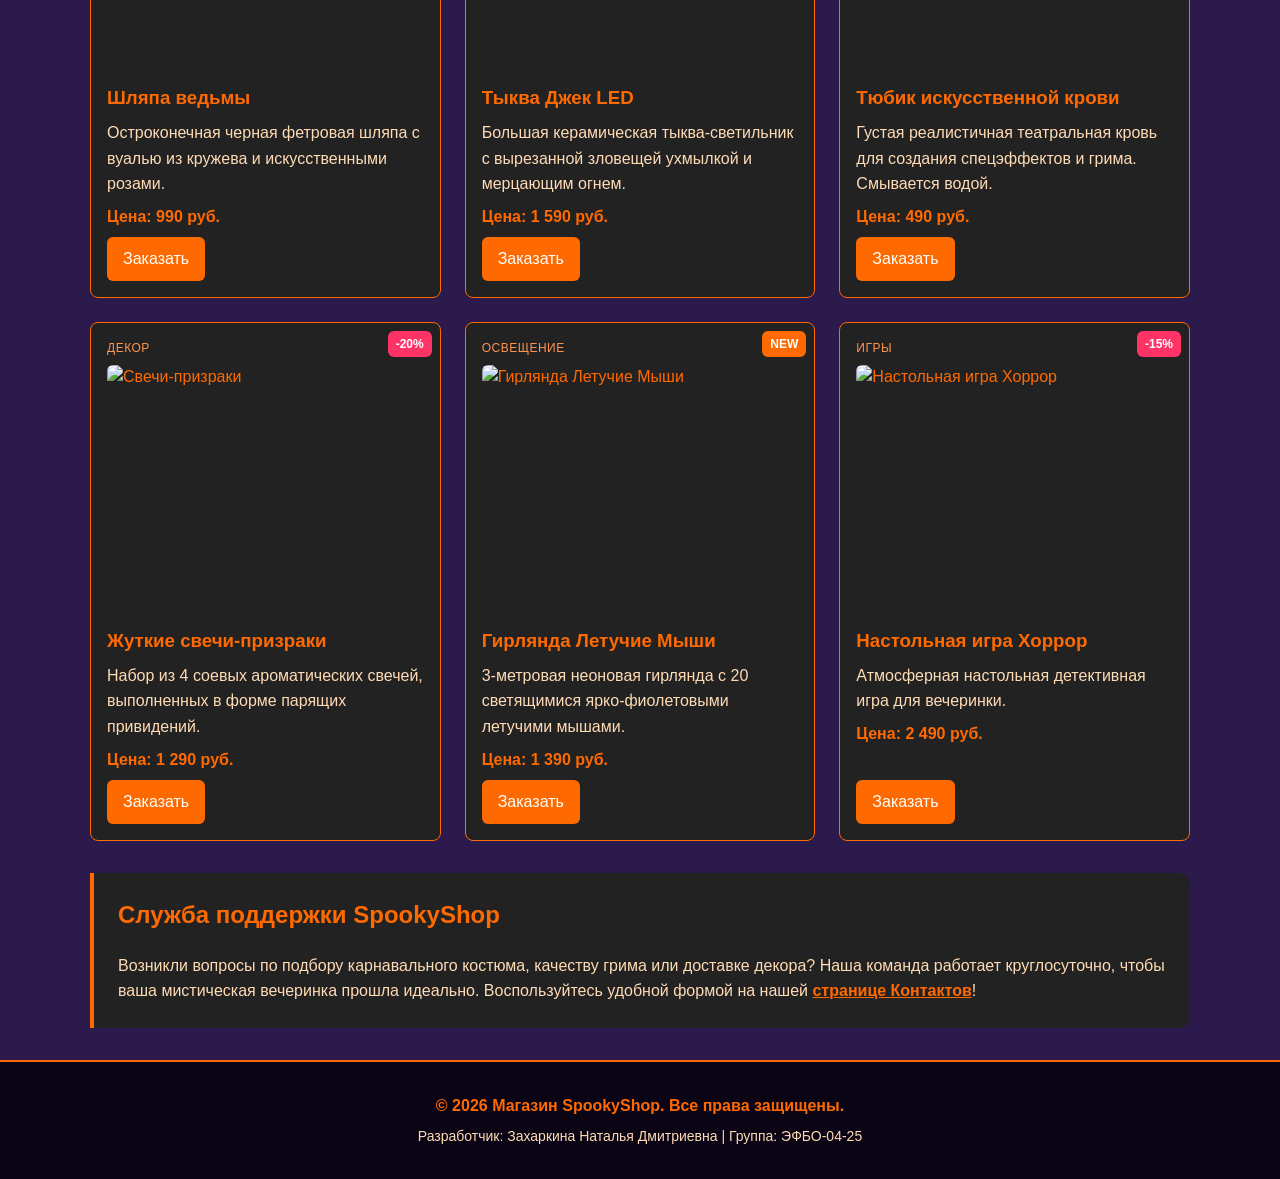
==== commit a8b38b8b: "feat: complete professional contacts layout with full-width feedback form and anchors" ====
--- a/index.html
+++ b/index.html
@@ -24,7 +24,7 @@
           <li class="site-nav__item"><a class="site-nav__link" href="contacts.html">Контакты</a></li>
           <li class="site-nav__item"><a class="site-nav__link" href="index.html#advantages">Правила Хэллоуина</a></li>
           <li class="site-nav__item"><a class="site-nav__link" href="index.html#popular">Популярные товары</a></li>
-          <li class="site-nav__item"><a class="site-nav__link" href="index.html#contacts">Обратная связь</a></li>
+          <li class="site-nav__item"><a class="site-nav__link" href="contacts.html#feedback-section">Обратная связь</a></li>
         </ul>
       </nav>
     </div>
@@ -177,7 +177,7 @@
         <aside class="aside-info" style="margin-top: var(--space-xl); margin-bottom: var(--space-xl);">
       <h2 class="aside-info__title">Служба поддержки SpookyShop</h2>
       <p class="aside-info__text">
-        Возникли вопросы по подбору карнавального костюма, качеству грима или доставке декора? Наша команда работает круглосуточно, чтобы ваша мистическая вечеринка прошла идеально. Напишите нам через форму обратной связи ниже!
+        Возникли вопросы по подбору карнавального костюма, качеству грима или доставке декора? Наша команда работает круглосуточно, чтобы ваша мистическая вечеринка прошла идеально. Воспользуйтесь удобной формой на нашей <a href="contacts.html" style="color: var(--color-primary); font-weight: 700; text-decoration: underline;">странице Контактов</a>!
       </p>
     </aside>
   </main>
@@ -230,12 +230,12 @@
         <textarea class="order-form__textarea" id="order-comment" name="comment" rows="4" placeholder="Укажите дополнительную информацию"></textarea>
       </div>
       
-      <div class="order-form__field order-form__field--checkbox">
-        <label>
-          <input class="order-form__checkbox" id="order-agreement" name="agreement" type="checkbox" required>
-          Я согласен на обработку данных
-        </label>
-      </div>
+      <!-- Галочка и текст выстроены Flexbox строго в одну линию -->
+      <div class="order-form__field-checkbox" style="display: flex; align-items: center; gap: 10px; margin-top: 15px; margin-bottom: 20px;">
+        <input class="order-form__checkbox" id="order-agreement" name="agreement" type="checkbox" required style="margin: 0; cursor: pointer; width: auto !important;">
+        <label class="order-form__label" for="order-agreement" style="color: #000000; font-weight: 700; cursor: pointer; margin: 0;">Я согласен на обработку персональных данных</label>
+      </div>
+
       
       <div class="order-form__actions">
         <button class="button button--secondary" type="button" id="close-order-dialog">Закрыть</button>
--- a/css/style.css
+++ b/css/style.css
@@ -540,3 +540,35 @@
 .catalog-products {
   grid-area: products;
 }
+
+/* Исправление размеров полей в модальном окне заявки */
+.order-form input,
+.order-form select,
+.order-form textarea {
+  width: 100% !important;
+  box-sizing: border-box !important;
+  max-width: 100%;
+}
+
+/* Запрещаем полю комментария растягивать окно вбок */
+.order-form textarea {
+  resize: vertical;
+}
+
+/* Выравнивание галочки и текста согласия в одну строчку */
+.order-form__field--checkbox,
+.order-form__field-checkbox {
+  display: flex !important;
+  align-items: center !important;
+  justify-content: flex-start !important;
+  gap: var(--space-sm, 10px) !important;
+  margin-bottom: var(--space-md, 15px) !important;
+  color: #000000;
+}
+
+/* Убираем лишние внешние отступы у самой галочки, чтобы она не прыгала */
+.order-form__field--checkbox input,
+.order-form__field-checkbox input {
+  margin: 0 !important;
+  cursor: pointer;
+}
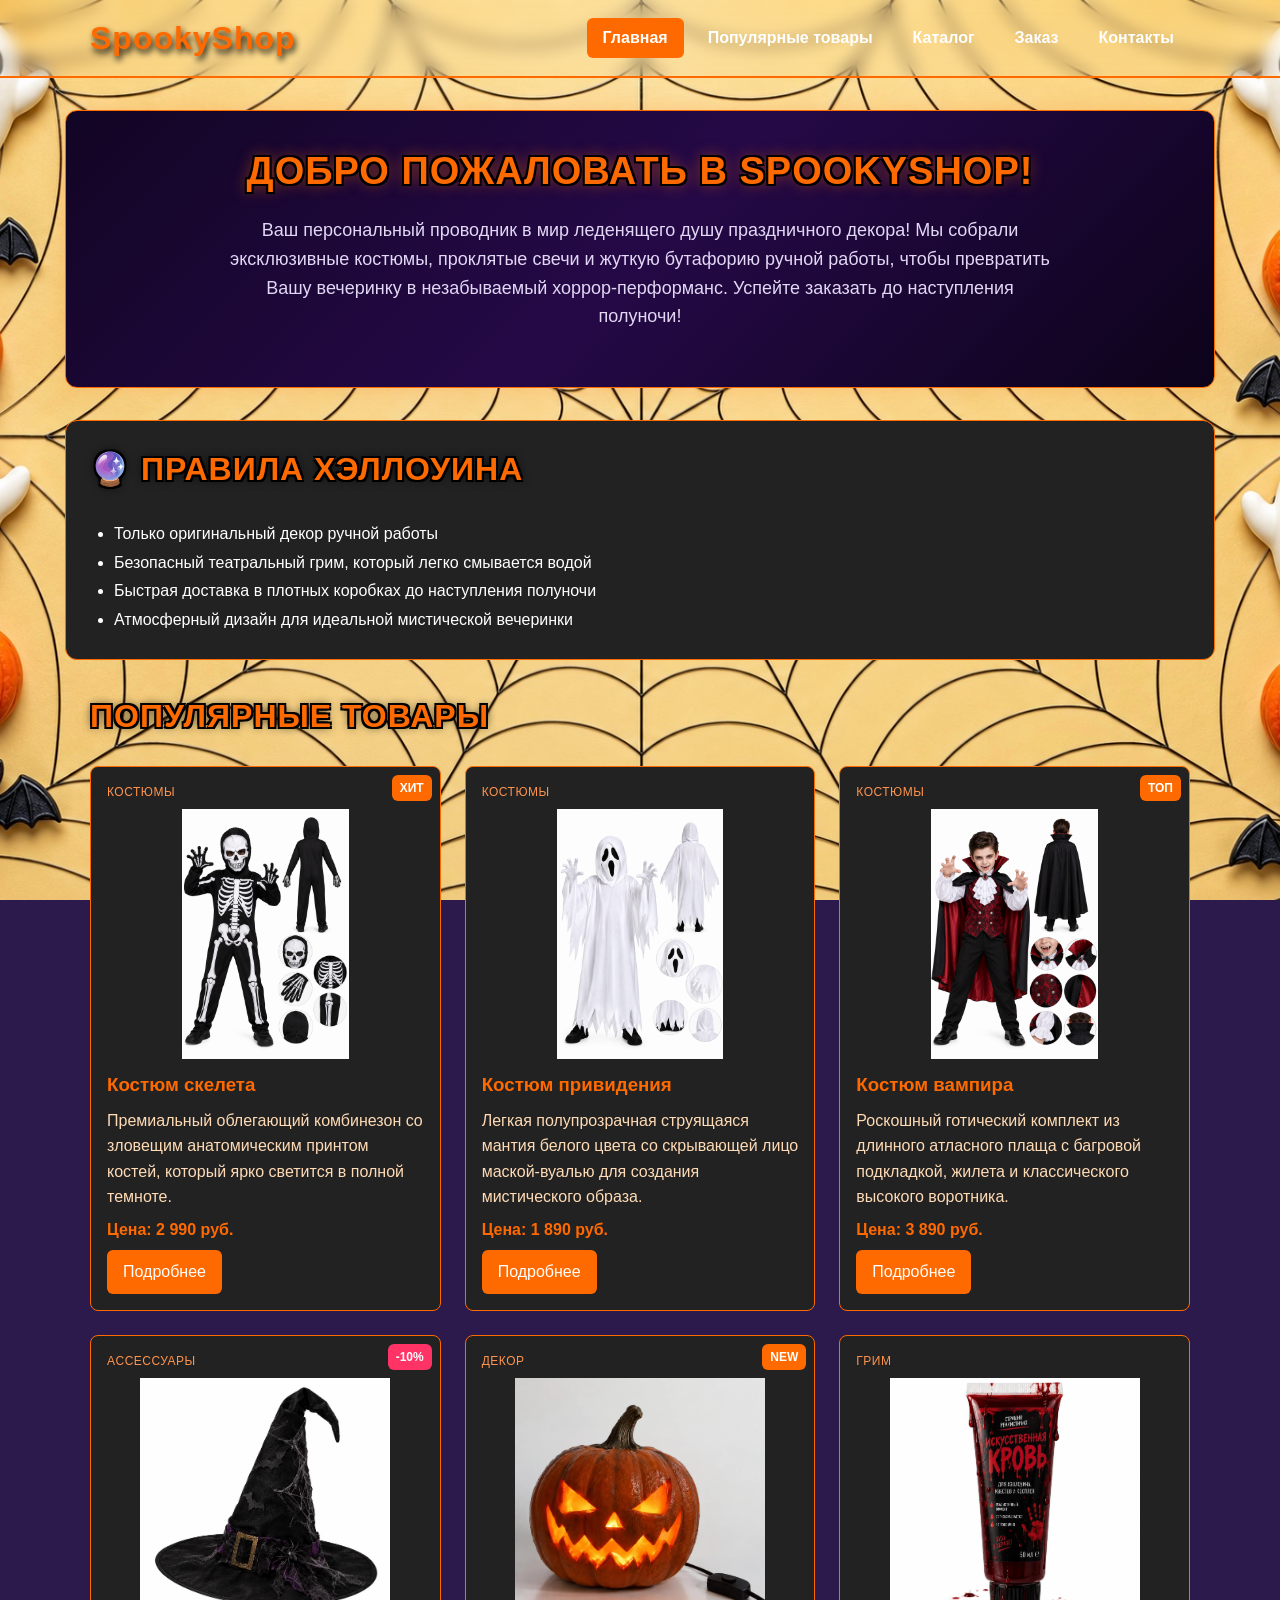
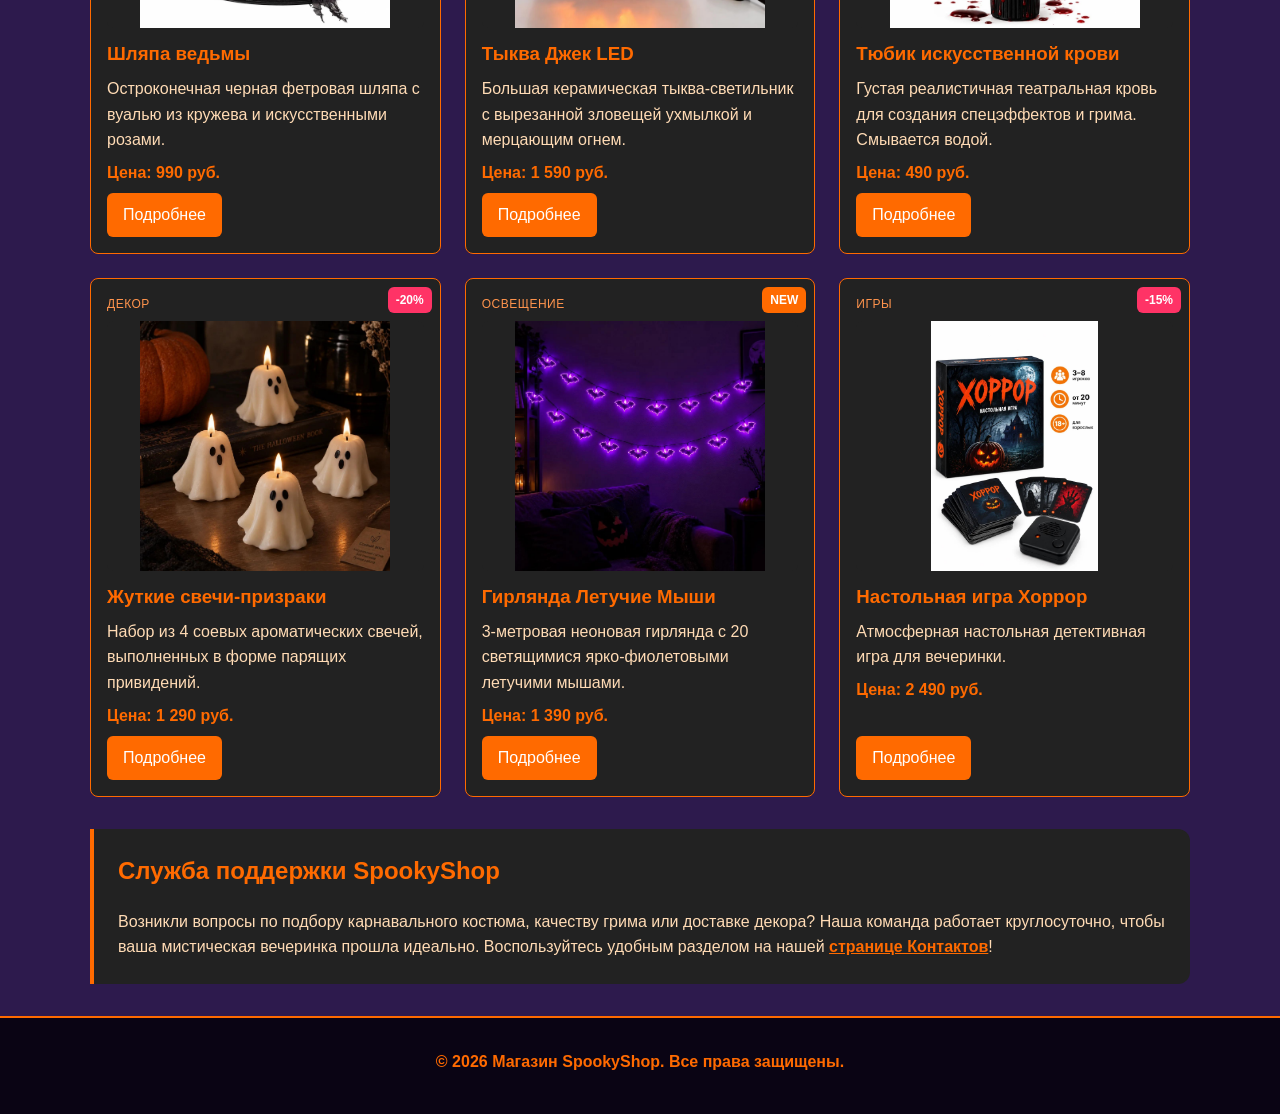
==== commit 13884627: "Add files via upload" ====
--- a/index.html
+++ b/index.html
@@ -3,7 +3,7 @@
 <head>
   <meta charset="UTF-8">
   <meta name="viewport" content="width=device-width, initial-scale=1.0">
-  <meta name="description" content="Учебный frontend-проект internet-магазина.">
+  <meta name="description" content="Учебный frontend-проект интернет-магазина.">
   <meta property="og:type" content="website">
   <meta property="og:title" content="Учебный internet-магазин">
   <meta property="og:description" content="Учебный frontend-проект internet-магазина.">
@@ -20,11 +20,10 @@
       <nav class="site-nav" aria-label="Основная навигация">
         <ul class="site-nav__list">
           <li class="site-nav__item"><a class="site-nav__link site-nav__link--active" href="index.html">Главная</a></li>
+          <li class="site-nav__item"><a class="site-nav__link" href="index.html#popular">Популярные товары</a></li>
           <li class="site-nav__item"><a class="site-nav__link" href="catalog.html">Каталог</a></li>
+          <li class="site-nav__item"><a class="site-nav__link" href="order.html">Заказ</a></li>
           <li class="site-nav__item"><a class="site-nav__link" href="contacts.html">Контакты</a></li>
-          <li class="site-nav__item"><a class="site-nav__link" href="index.html#advantages">Правила Хэллоуина</a></li>
-          <li class="site-nav__item"><a class="site-nav__link" href="index.html#popular">Популярные товары</a></li>
-          <li class="site-nav__item"><a class="site-nav__link" href="contacts.html#feedback-section">Обратная связь</a></li>
         </ul>
       </nav>
     </div>
@@ -39,11 +38,9 @@
         чтобы превратить Вашу вечеринку в незабываемый хоррор-перформанс. 
         Успейте заказать до наступления полуночи!
       </p>
-      <a class="button button--primary" href="#popular">Перейти к товарам</a>
     </section>
 
-
-    <section class="section" id="advantages" style="background-color: var(--color-surface-card); padding: var(--space-lg); border-radius: var(--radius-lg); border: 1px solid var(--color-border);">
+    <section class="section" id="advantages" style="background-color: var(--color-surface-card); padding: var(--space-lg); border-radius: var(--radius-lg); border: 1px solid var(--color-border); margin-bottom: var(--space-xl);">
       <h2 class="section__title" style="color: var(--color-primary); margin-top: 0;">🔮 ПРАВИЛА ХЭЛЛОУИНА</h2>
       <ul class="section__list" style="color: var(--color-white); line-height: 1.8;">
         <li>Только оригинальный декор ручной работы</li>
@@ -53,9 +50,7 @@
       </ul>
     </section>
 
-
-
-        <section class="section" id="popular">
+    <section class="section" id="popular">
       <h2 class="section__title">Популярные товары</h2>
       <div class="products-grid">
         <!-- 1. Костюм скелета -->
@@ -66,9 +61,7 @@
           <h3 class="product-card__title">Костюм скелета</h3>
           <p class="product-card__description">Премиальный облегающий комбинезон со зловещим анатомическим принтом костей, который ярко светится в полной темноте.</p>
           <p class="product-card__price">Цена: 2 990 руб.</p>
-          <button class="button button--primary product-card__button" type="button" data-product="Костюм скелета">
-            Заказать
-          </button>
+          <a class="button button--primary product-card__button" href="product.html">Подробнее</a>
         </article>
 
         <!-- 2. Костюм привидения -->
@@ -78,9 +71,7 @@
           <h3 class="product-card__title">Костюм привидения</h3>
           <p class="product-card__description">Легкая полупрозрачная струящаяся мантия белого цвета со скрывающей лицо маской-вуалью для создания мистического образа.</p>
           <p class="product-card__price">Цена: 1 890 руб.</p>
-          <button class="button button--primary product-card__button" type="button" data-product="Костюм привидения">
-            Заказать
-          </button>
+          <a class="button button--primary product-card__button" href="product.html">Подробнее</a>
         </article>
 
         <!-- 3. Костюм вампира -->
@@ -91,22 +82,18 @@
           <h3 class="product-card__title">Костюм вампира</h3>
           <p class="product-card__description">Роскошный готический комплект из длинного атласного плаща с багровой подкладкой, жилета и классического высокого воротника.</p>
           <p class="product-card__price">Цена: 3 890 руб.</p>
-          <button class="button button--primary product-card__button" type="button" data-product="Костюм вампира">
-            Заказать
-          </button>
+          <a class="button button--primary product-card__button" href="product.html">Подробнее</a>
         </article>
 
         <!-- 4. Шляпа ведьмы -->
         <article class="product-card product-card--witch">
           <span class="product-card__badge product-card__badge--discount">-10%</span>
-          <span class="product-card__category">Аксессуары</span>
+          <span class="product-card__category">Accессуары</span>
           <img class="product-card__image" src="images/witch.png" alt="Шляпа ведьмы">
           <h3 class="product-card__title">Шляпа ведьмы</h3>
           <p class="product-card__description">Остроконечная черная фетровая шляпа с вуалью из кружева и искусственными розами.</p>
           <p class="product-card__price">Цена: 990 руб.</p>
-          <button class="button button--primary product-card__button" type="button" data-product="Шляпа ведьмы">
-            Заказать
-          </button>
+          <a class="button button--primary product-card__button" href="product.html">Подробнее</a>
         </article>
 
         <!-- 5. Тыква -->
@@ -117,9 +104,7 @@
           <h3 class="product-card__title">Тыква Джек LED</h3>
           <p class="product-card__description">Большая керамическая тыква-светильник с вырезанной зловещей ухмылкой и мерцающим огнем.</p>
           <p class="product-card__price">Цена: 1 590 руб.</p>
-          <button class="button button--primary product-card__button" type="button" data-product="Тыква Джек LED">
-            Заказать
-          </button>
+          <a class="button button--primary product-card__button" href="product.html">Подробнее</a>
         </article>
 
         <!-- 6. Тюбик искусственной крови -->
@@ -129,9 +114,7 @@
           <h3 class="product-card__title">Тюбик искусственной крови</h3>
           <p class="product-card__description">Густая реалистичная театральная кровь для создания спецэффектов и грима. Смывается водой.</p>
           <p class="product-card__price">Цена: 490 руб.</p>
-          <button class="button button--primary product-card__button" type="button" data-product="Тюбик искусственной крови">
-            Заказать
-          </button>
+          <a class="button button--primary product-card__button" href="product.html">Подробнее</a>
         </article>
 
         <!-- 7. Свечи -->
@@ -142,9 +125,7 @@
           <h3 class="product-card__title">Жуткие свечи-призраки</h3>
           <p class="product-card__description">Набор из 4 соевых ароматических свечей, выполненных в форме парящих привидений.</p>
           <p class="product-card__price">Цена: 1 290 руб.</p>
-          <button class="button button--primary product-card__button" type="button" data-product="Жуткие свечи-призраки">
-            Заказать
-          </button>
+          <a class="button button--primary product-card__button" href="product.html">Подробнее</a>
         </article>
 
         <!-- 8. Фиолетовая гирлянда -->
@@ -155,9 +136,7 @@
           <h3 class="product-card__title">Гирлянда Летучие Мыши</h3>
           <p class="product-card__description">3-метровая неоновая гирлянда с 20 светящимися ярко-фиолетовыми летучими мышами.</p>
           <p class="product-card__price">Цена: 1 390 руб.</p>
-          <button class="button button--primary product-card__button" type="button" data-product="Гирлянда Летучие Мыши">
-            Заказать
-          </button>
+          <a class="button button--primary product-card__button" href="product.html">Подробнее</a>
         </article>
 
         <!-- 9. Настольная игра -->
@@ -168,87 +147,21 @@
           <h3 class="product-card__title">Настольная игра Хоррор</h3>
           <p class="product-card__description">Атмосферная настольная детективная игра для вечеринки.</p>
           <p class="product-card__price">Цена: 2 490 руб.</p>
-          <button class="button button--primary product-card__button" type="button" data-product="Настольная игра Хоррор">
-            Заказать
-          </button>
+          <a class="button button--primary product-card__button" href="product.html">Подробнее</a>
         </article>
       </div>
 
-        <aside class="aside-info" style="margin-top: var(--space-xl); margin-bottom: var(--space-xl);">
-      <h2 class="aside-info__title">Служба поддержки SpookyShop</h2>
-      <p class="aside-info__text">
-        Возникли вопросы по подбору карнавального костюма, качеству грима или доставке декора? Наша команда работает круглосуточно, чтобы ваша мистическая вечеринка прошла идеально. Воспользуйтесь удобной формой на нашей <a href="contacts.html" style="color: var(--color-primary); font-weight: 700; text-decoration: underline;">странице Контактов</a>!
-      </p>
-    </aside>
+      <aside class="aside-info" style="margin-top: var(--space-xl); margin-bottom: var(--space-xl);">
+        <h2 class="aside-info__title">Служба поддержки SpookyShop</h2>
+        <p class="aside-info__text">
+          Возникли вопросы по подбору карнавального костюма, качеству грима или доставке декора? Наша команда работает круглосуточно, чтобы ваша мистическая вечеринка прошла идеально. Воспользуйтесь удобным разделом на нашей <a href="contacts.html" style="color: var(--color-primary); font-weight: 700; text-decoration: underline;">странице Контактов</a>!
+        </p>
+      </aside>
   </main>
 
-  <footer class="site-footer" id="contacts" style="padding: var(--space-xl) var(--space-lg); margin-top: var(--space-xl);">
+  <footer class="site-footer" style="padding: var(--space-xl) var(--space-lg); margin-top: var(--space-xl);">
     <div style="max-width: var(--container-width); margin: 0 auto; text-align: center;">
       <p style="margin: 0 0 var(--space-sm); font-weight: 700;">&copy; 2026 Магазин SpookyShop. Все права защищены.</p>
-      <p style="margin: 0; color: #ffdbb5; font-size: 14px;">Разработчик: Захаркина Наталья Дмитриевна | Группа: ЭФБО-04-25</p>
-    </div>
-  </footer>
-
-  <dialog class="order-dialog" id="order-dialog" aria-labelledby="order-dialog-title">
-    <h2 class="order-dialog__title" id="order-dialog-title">Оформление заявки</h2>
-    <form class="order-form" id="order-form" action="#" method="post" novalidate>
-      <input id="selected-product" name="selected-product" type="hidden">
-      
-      <div class="order-form__field">
-        <label class="order-form__label" for="order-name">Имя</label>
-        <input class="order-form__input" id="order-name" name="name" type="text" placeholder="Введите ваше имя" minlength="2" autocomplete="given-name" required>
-      </div>
-      
-      <div class="order-form__field">
-        <label class="order-form__label" for="order-email">E-mail</label>
-        <input class="order-form__input" id="order-email" name="email" type="email" placeholder="example@mail.ru" autocomplete="email" required>
-      </div>
-      
-      <div class="order-form__field">
-        <label class="order-form__label" for="order-phone">Телефон</label>
-        <input class="order-form__input" id="order-phone" name="phone" type="tel" inputmode="tel" placeholder="+7 (900) 000-00-00" pattern="^\+7 \(\d{3}\) \d{3}-\d{2}-\d{2}$" required>
-        <small class="order-form__help">Формат: +7 (900) 000-00-00</small>
-      </div>
-      
-      <div class="order-form__field">
-        <label class="order-form__label" for="order-date">Дата связи</label>
-        <input class="order-form__input" id="order-date" name="date" type="date">
-      </div>
-      
-      <div class="order-form__field">
-        <label class="order-form__label" for="order-topic">Тема заявки</label>
-        <select class="order-form__select" id="order-topic" name="topic" required>
-          <option value="">Выберите тему</option>
-          <option value="product">Заказ товара</option>
-          <option value="consultation">Консультация</option>
-          <option value="delivery">Доставка</option>
-        </select>
-      </div>
-      
-      <div class="order-form__field">
-        <label class="order-form__label" for="order-comment">Комментарий</label>
-        <textarea class="order-form__textarea" id="order-comment" name="comment" rows="4" placeholder="Укажите дополнительную информацию"></textarea>
-      </div>
-      
-      <!-- Галочка и текст выстроены Flexbox строго в одну линию -->
-      <div class="order-form__field-checkbox" style="display: flex; align-items: center; gap: 10px; margin-top: 15px; margin-bottom: 20px;">
-        <input class="order-form__checkbox" id="order-agreement" name="agreement" type="checkbox" required style="margin: 0; cursor: pointer; width: auto !important;">
-        <label class="order-form__label" for="order-agreement" style="color: #000000; font-weight: 700; cursor: pointer; margin: 0;">Я согласен на обработку персональных данных</label>
-      </div>
-
-      
-      <div class="order-form__actions">
-        <button class="button button--secondary" type="button" id="close-order-dialog">Закрыть</button>
-        <button class="button button--primary" type="submit">Отправить заявку</button>
-      </div>
-    </form>
-  </dialog>
-
-  <p class="success-message" id="success-message" hidden>
-    Форма успешно отправлена!
-  </p>
-
-</body>
-</html>
 
 
+      
--- a/css/style.css
+++ b/css/style.css
@@ -571,4 +571,7 @@
 .order-form__field-checkbox input {
   margin: 0 !important;
   cursor: pointer;
-}+}
+
+
+
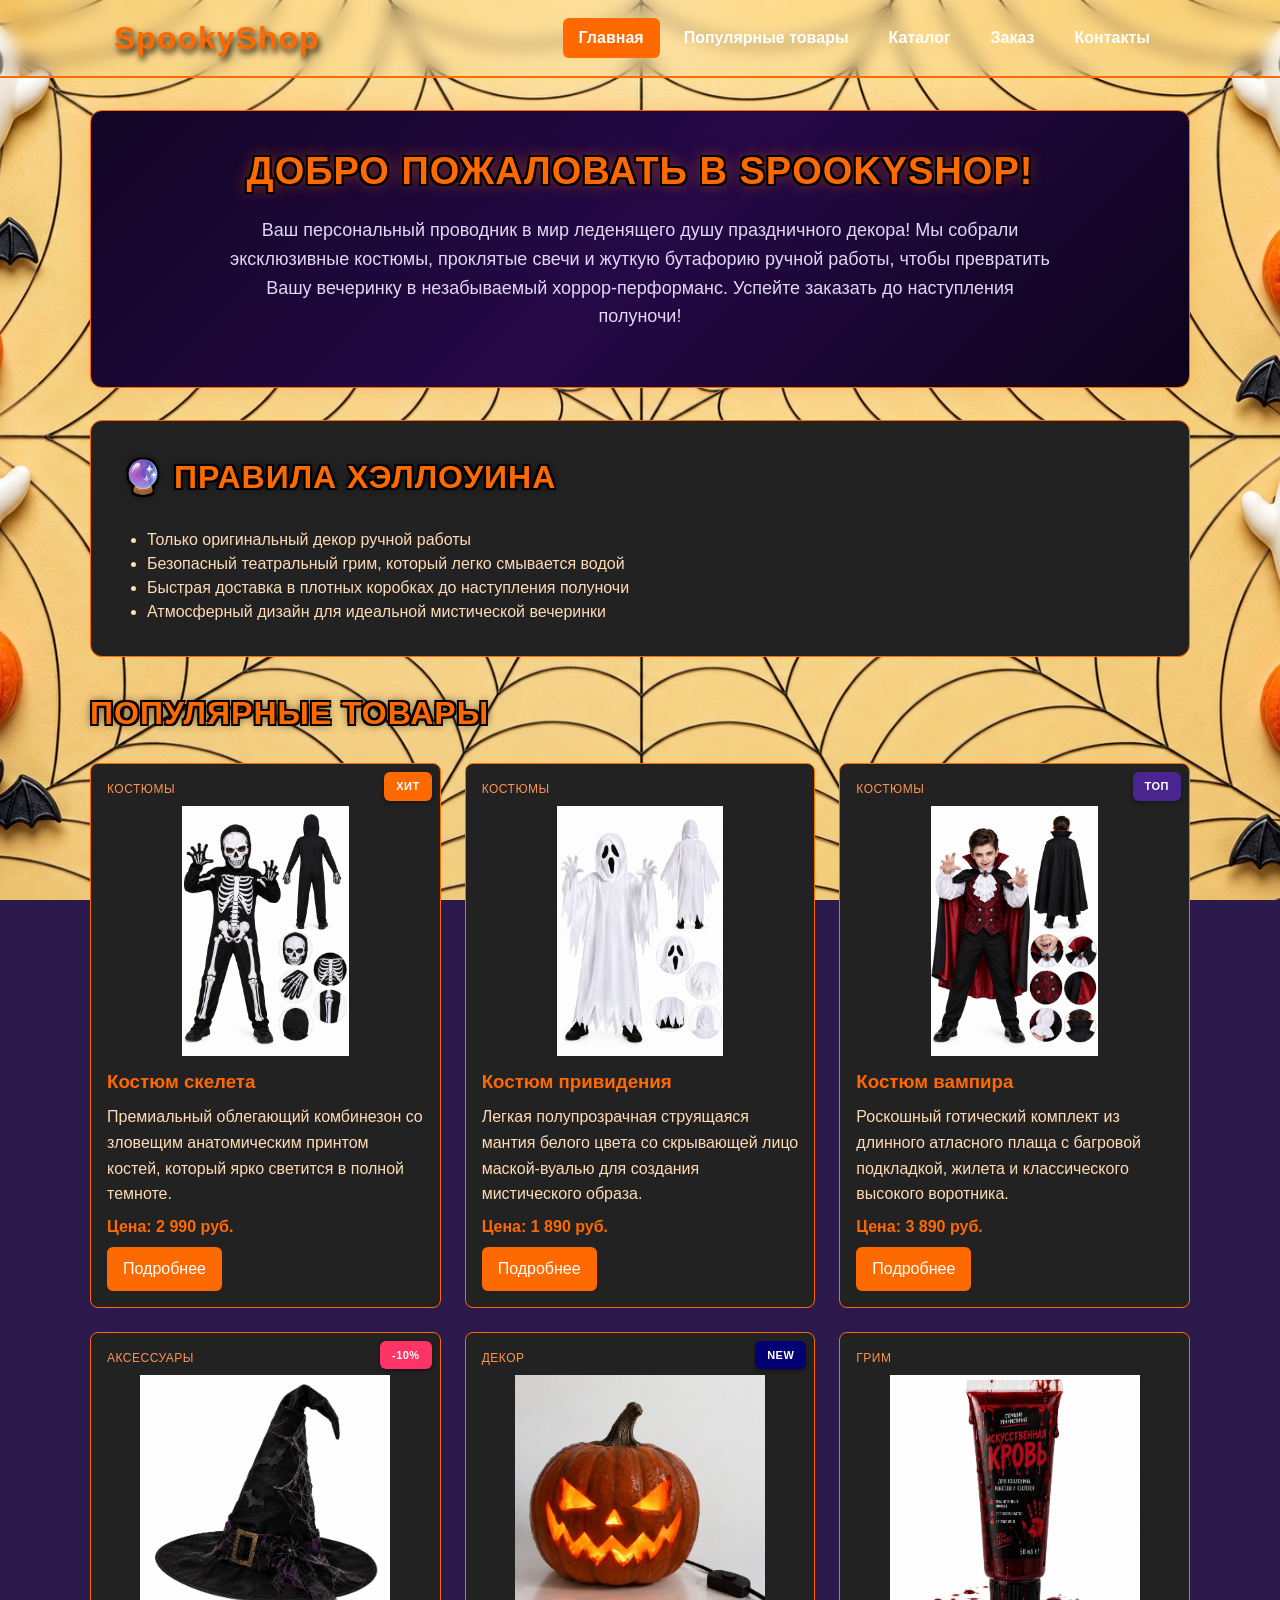
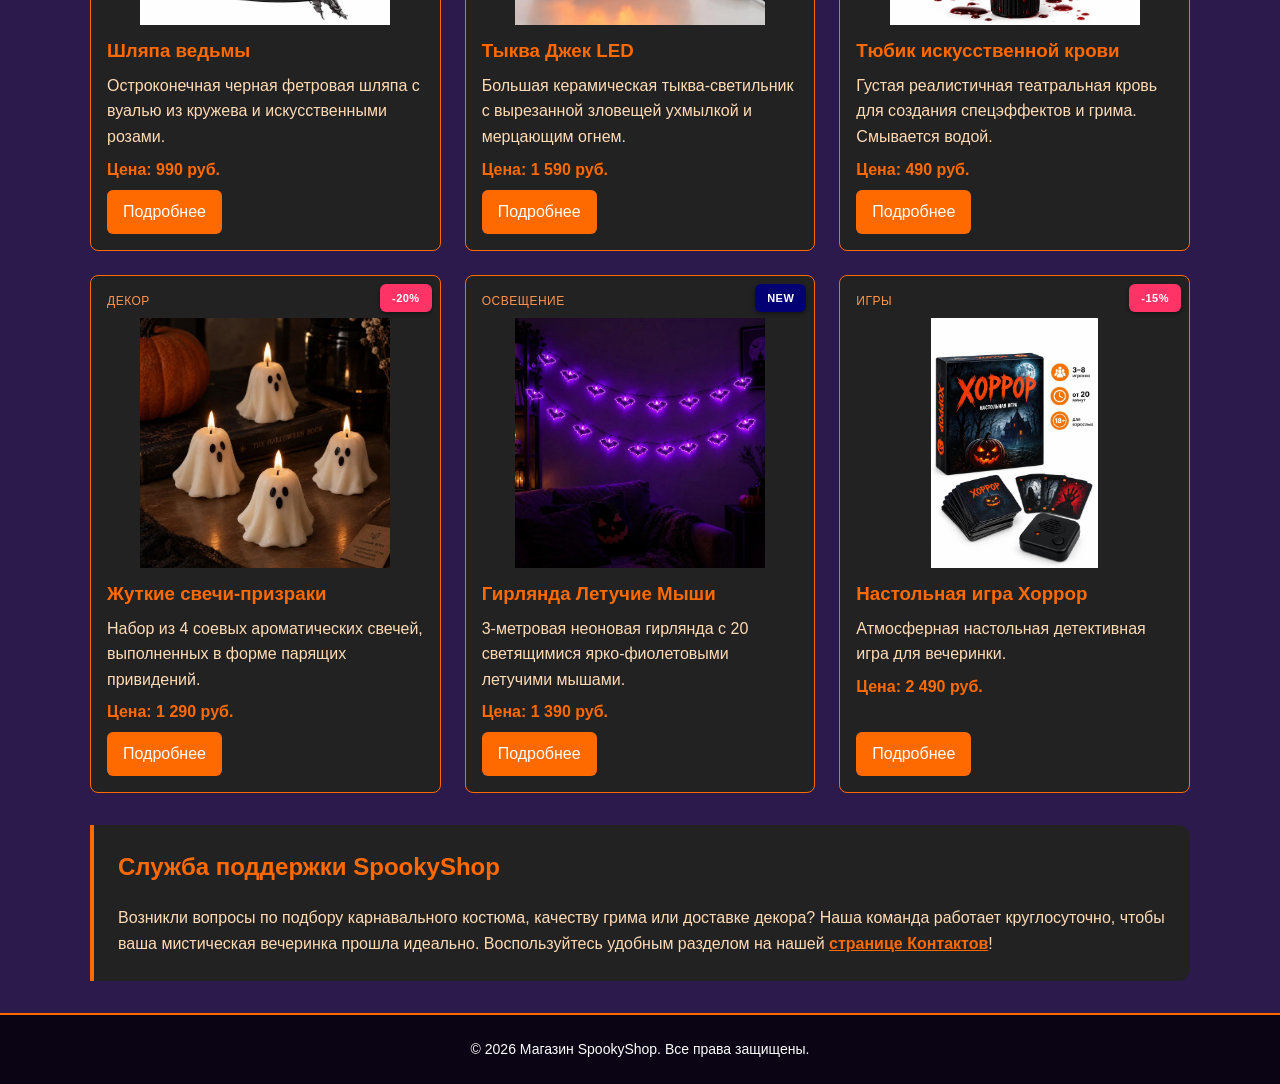
==== commit 8e7d4659: "Add files via upload" ====
--- a/index.html
+++ b/index.html
@@ -3,11 +3,11 @@
 <head>
   <meta charset="UTF-8">
   <meta name="viewport" content="width=device-width, initial-scale=1.0">
-  <meta name="description" content="Учебный frontend-проект интернет-магазина.">
+  <meta name="description" content="Магазин жуткого декора SpookyShop: эксклюзивные костюмы, проклятые свечи и бутафория ручной работы на Хэллоуин.">
   <meta property="og:type" content="website">
-  <meta property="og:title" content="Учебный internet-магазин">
-  <meta property="og:description" content="Учебный frontend-проект internet-магазина.">
-  <meta property="og:image" content="https://github.io">
+  <meta property="og:title" content="SpookyShop — Магазин декора и костюмов на Хэллоуин">
+  <meta property="og:description" content="Закажите эксклюзивный хэллоуинский декор ручной работы и карнавальные костюмы с доставкой до полуночи!">
+  <meta property="og:image" content="https://natashaaannn.github.io/kr1-html-css-shop/">
   <title>SpookyShop</title>
   <link rel="stylesheet" href="css/style.css">
   <script src="js/main.js" defer></script>
@@ -29,7 +29,7 @@
     </div>
   </header>
 
-  <main>
+  <main class="main-content">
     <section class="hero">
       <h1 class="hero__title">Добро пожаловать в SpookyShop!</h1>
       <p class="hero__text">
@@ -40,9 +40,9 @@
       </p>
     </section>
 
-    <section class="section" id="advantages" style="background-color: var(--color-surface-card); padding: var(--space-lg); border-radius: var(--radius-lg); border: 1px solid var(--color-border); margin-bottom: var(--space-xl);">
-      <h2 class="section__title" style="color: var(--color-primary); margin-top: 0;">🔮 ПРАВИЛА ХЭЛЛОУИНА</h2>
-      <ul class="section__list" style="color: var(--color-white); line-height: 1.8;">
+    <section class="section section--card" id="advantages">
+      <h2 class="section__title">🔮 ПРАВИЛА ХЭЛЛОУИНА</h2>
+      <ul class="section__list">
         <li>Только оригинальный декор ручной работы</li>
         <li>Безопасный театральный грим, который легко смывается водой</li>
         <li>Быстрая доставка в плотных коробках до наступления полуночи</li>
@@ -54,7 +54,7 @@
       <h2 class="section__title">Популярные товары</h2>
       <div class="products-grid">
         <!-- 1. Костюм скелета -->
-        <article class="product-card product-card--skeleton">
+        <article class="product-card">
           <span class="product-card__badge product-card__badge--hit">ХИТ</span>
           <span class="product-card__category">Костюмы</span>
           <img class="product-card__image" src="images/skeleton.png" alt="Костюм скелета">
@@ -65,7 +65,7 @@
         </article>
 
         <!-- 2. Костюм привидения -->
-        <article class="product-card product-card--ghost">
+        <article class="product-card">
           <span class="product-card__category">Костюмы</span>
           <img class="product-card__image" src="images/ghost.png" alt="Костюм привидения">
           <h3 class="product-card__title">Костюм привидения</h3>
@@ -75,8 +75,8 @@
         </article>
 
         <!-- 3. Костюм вампира -->
-        <article class="product-card product-card--vampire">
-          <span class="product-card__badge product-card__badge--hit">ТОП</span>
+        <article class="product-card">
+          <span class="product-card__badge product-card__badge--top">ТОП</span>
           <span class="product-card__category">Костюмы</span>
           <img class="product-card__image" src="images/vampire.png" alt="Костюм вампира">
           <h3 class="product-card__title">Костюм вампира</h3>
@@ -86,9 +86,9 @@
         </article>
 
         <!-- 4. Шляпа ведьмы -->
-        <article class="product-card product-card--witch">
+        <article class="product-card">
           <span class="product-card__badge product-card__badge--discount">-10%</span>
-          <span class="product-card__category">Accессуары</span>
+          <span class="product-card__category">Аксессуары</span>
           <img class="product-card__image" src="images/witch.png" alt="Шляпа ведьмы">
           <h3 class="product-card__title">Шляпа ведьмы</h3>
           <p class="product-card__description">Остроконечная черная фетровая шляпа с вуалью из кружева и искусственными розами.</p>
@@ -97,8 +97,8 @@
         </article>
 
         <!-- 5. Тыква -->
-        <article class="product-card product-card--pumpkin">
-          <span class="product-card__badge product-card__badge--hit">NEW</span>
+        <article class="product-card">
+          <span class="product-card__badge product-card__badge--new">NEW</span>
           <span class="product-card__category">Декор</span>
           <img class="product-card__image" src="images/pumpkin.png" alt="Тыква Джек">
           <h3 class="product-card__title">Тыква Джек LED</h3>
@@ -108,7 +108,7 @@
         </article>
 
         <!-- 6. Тюбик искусственной крови -->
-        <article class="product-card product-card--blood">
+        <article class="product-card">
           <span class="product-card__category">Грим</span>
           <img class="product-card__image" src="images/blood.png" alt="Искусственная кровь">
           <h3 class="product-card__title">Тюбик искусственной крови</h3>
@@ -118,7 +118,7 @@
         </article>
 
         <!-- 7. Свечи -->
-        <article class="product-card product-card--candles">
+        <article class="product-card">
           <span class="product-card__badge product-card__badge--discount">-20%</span>
           <span class="product-card__category">Декор</span>
           <img class="product-card__image" src="images/candle.png" alt="Свечи-призраки">
@@ -129,8 +129,8 @@
         </article>
 
         <!-- 8. Фиолетовая гирлянда -->
-        <article class="product-card product-card--garland">
-          <span class="product-card__badge product-card__badge--hit">NEW</span>
+        <article class="product-card">
+          <span class="product-card__badge product-card__badge--new">NEW</span>
           <span class="product-card__category">Освещение</span>
           <img class="product-card__image" src="images/garland.png" alt="Гирлянда Летучие Мыши">
           <h3 class="product-card__title">Гирлянда Летучие Мыши</h3>
@@ -140,7 +140,7 @@
         </article>
 
         <!-- 9. Настольная игра -->
-        <article class="product-card product-card--game">
+        <article class="product-card">
           <span class="product-card__badge product-card__badge--discount">-15%</span>
           <span class="product-card__category">Игры</span>
           <img class="product-card__image" src="images/game.png" alt="Настольная игра Хоррор">
@@ -151,17 +151,20 @@
         </article>
       </div>
 
-      <aside class="aside-info" style="margin-top: var(--space-xl); margin-bottom: var(--space-xl);">
+      <aside class="aside-info">
         <h2 class="aside-info__title">Служба поддержки SpookyShop</h2>
         <p class="aside-info__text">
-          Возникли вопросы по подбору карнавального костюма, качеству грима или доставке декора? Наша команда работает круглосуточно, чтобы ваша мистическая вечеринка прошла идеально. Воспользуйтесь удобным разделом на нашей <a href="contacts.html" style="color: var(--color-primary); font-weight: 700; text-decoration: underline;">странице Контактов</a>!
+          Возникли вопросы по подбору карнавального костюма, качеству грима или доставке декора? Наша команда работает круглосуточно, чтобы ваша мистическая вечеринка прошла идеально. Воспользуйтесь удобным разделом на нашей <a href="contacts.html" class="aside-info__link">странице Контактов</a>!
         </p>
       </aside>
+    </section>
   </main>
 
-  <footer class="site-footer" style="padding: var(--space-xl) var(--space-lg); margin-top: var(--space-xl);">
-    <div style="max-width: var(--container-width); margin: 0 auto; text-align: center;">
-      <p style="margin: 0 0 var(--space-sm); font-weight: 700;">&copy; 2026 Магазин SpookyShop. Все права защищены.</p>
+  <footer class="site-footer">
+    <div class="site-footer__inner">
+      <p class="site-footer__copy">&copy; 2026 Магазин SpookyShop. Все права защищены.</p>
+    </div>
+  </footer>
 
-
-      +</body>
+</html>
--- a/css/style.css
+++ b/css/style.css
@@ -1,20 +1,19 @@
-/* 1. Переменные проекта (Дизайн-токены) */
 :root {
-  --color-bg: #2d1a4d; 
-  --color-text: #ff6a00; 
-  --color-muted: #ff944d; 
-  --color-primary: #ff6a00; 
-  --color-primary-dark: #cc5200; 
-  --color-border: #ff6a00; 
+  --color-bg: #2d1a4d;
+  --color-text: #ff6a00;
+  --color-muted: #ff944d;
+  --color-primary: #ff6a00;
+  --color-primary-dark: #cc5200;
+  --color-border: #ff6a00;
   --color-border-input: #ff6a00;
-  --color-surface: #0a0414; 
-  --color-surface-card: #222222; 
-  --color-surface-accent: #222222; 
-  --color-surface-aside: #222222; 
+  --color-surface: #0a0414;
+  --color-surface-card: #222222;
+  --color-surface-accent: #222222;
+  --color-surface-aside: #222222;
   --color-danger: #ff3366;
   --color-success: #00ff66;
   --color-success-bg: rgba(0, 255, 102, 0.1);
-  --color-white: #ffffff; 
+  --color-white: #ffffff;
 
   --space-xs: 4px;
   --space-sm: 8px;
@@ -29,33 +28,35 @@
   --container-width: 1100px;
 }
 
-/* 2. Базовые стили (Глобальные правила) */
+/* 2. БАЗОВЫЕ СТИЛИ И ГЛОБАЛЬНЫЕ СБРОСЫ */
+* {
+  box-sizing: border-box;
+}
+
 body {
   margin: 0;
   font-family: Arial, sans-serif;
   line-height: 1.5;
   color: var(--color-text);
   background-color: var(--color-bg);
-  
   background-image: url('../images/fon.png');
-  
   background-size: cover;
-  
   background-repeat: no-repeat;
-
   background-attachment: fixed;
-  
   background-position: center;
 }
 
-/* Делаем контентную оболочку прозрачной, чтобы проявились привидения с фона */
 header,
 main,
 footer {
   background-color: transparent !important;
 }
 
-/* 3. Общие элементы интерфейса (Блок БЭМ: button) */
+html {
+  scroll-behavior: smooth;
+}
+
+/* 3. ОБЩИЕ ЭЛЕМЕНТЫ ИНТЕРФЕЙСА (Блок БЭМ: button) */
 .button {
   display: inline-block;
   padding: 10px var(--space-md);
@@ -99,27 +100,28 @@
   cursor: not-allowed;
 }
 
-/* 4. Компоненты страницы (Блоки БЭМ) — Исправлено под дизайн SpookyShop */
+/* 4. КОМПОНЕНТЫ СТРАНИЦЫ (Блоки БЭМ) */
 
 /* Блок шапки сайта */
 .site-header {
-  background-color: rgba(10, 4, 20, 0.95); 
+  background-color: rgba(10, 4, 20, 0.95);
   backdrop-filter: blur(8px);
   border-bottom: 2px solid var(--color-primary);
   position: sticky;
   top: 0;
   z-index: 100;
-  padding: 10px 0; 
+  padding: 10px 0;
 }
 
 .site-header__inner {
   max-width: var(--container-width);
   margin: 0 auto;
-  padding: 0 var(--space-lg); 
-  display: flex; 
-  justify-content: space-between; 
-  align-items: center; 
-}
+  padding: 0 var(--space-lg);
+  display: flex;
+  justify-content: space-between;
+  align-items: center;
+}
+
 .site-header__logo {
   font-weight: 700;
   color: var(--color-primary);
@@ -127,19 +129,17 @@
   font-size: 32px;
   letter-spacing: 1px;
   padding: var(--space-xs) 0;
-  
- 
   text-shadow: 2px 4px 6px rgba(0, 0, 0, 0.9);
 }
 
 /* Блок навигации */
 .site-nav__list {
-  display: flex; 
+  display: flex;
   flex-wrap: wrap;
   align-items: center;
-  gap: var(--space-sm); 
+  gap: var(--space-sm);
   padding: 0;
-  margin: 0; 
+  margin: 0;
   list-style: none;
 }
 
@@ -154,7 +154,8 @@
   transition: background-color 0.2s ease, color 0.2s ease;
 }
 
-.site-nav__link:hover {
+.site-nav__link:hover,
+.site-nav__link--active {
   color: var(--color-white);
   background-color: var(--color-primary);
 }
@@ -164,39 +165,28 @@
   outline-offset: 3px;
 }
 
-.site-nav__link--active {
-  color: var(--color-white);
-  background-color: var(--color-primary);
-}
-
-/* Блок Hero (первый экран главной) */
 .hero {
   max-width: var(--container-width);
   margin: var(--space-xl) auto;
   padding: var(--space-xl) var(--space-lg);
-  
-  
   background: linear-gradient(135deg, #120524 0%, #250947 50%, #0d031a 100%);
-  
-  border: 1px solid var(--color-border); 
+  border: 1px solid var(--color-border);
   border-radius: var(--radius-lg);
-  color: var(--color-white); 
-  box-shadow: 0 0 25px rgba(255, 106, 0, 0.2); 
+  color: var(--color-white);
+  box-shadow: 0 0 25px rgba(255, 106, 0, 0.2);
   text-align: center;
 }
 
 .hero__title {
   margin-top: 0;
   font-size: 38px;
-  color: #ff6a00; /* Ярко-оранжевый цвет */
+  color: #ff6a00;
   text-transform: uppercase;
   letter-spacing: 1px;
-  
-
-  text-shadow: 
-    2px 2px 0px #000000, 
-    -2px -2px 0px #000000, 
-    2px -2px 0px #000000, 
+  text-shadow:
+    2px 2px 0px #000000,
+    -2px -2px 0px #000000,
+    2px -2px 0px #000000,
     -2px 2px 0px #000000,
     0 0 15px rgba(255, 106, 0, 0.6);
   margin-bottom: var(--space-md);
@@ -207,25 +197,34 @@
   margin: 0 auto var(--space-lg);
   font-size: 18px;
   line-height: 1.6;
-  color: #e2d7f5; 
-}
-
-/* Блок универсальной секции */
+  color: #e2d7f5;
+}
+
 .section {
   max-width: var(--container-width);
   margin: 0 auto var(--space-xl);
-  scroll-margin-top: 100px; 
+  scroll-margin-top: 100px;
+}
+
+.section--card {
+  background-color: var(--color-surface-card) !important;
+  padding: var(--space-xl) !important;
+  border-radius: var(--radius-lg) !important;
+  border: 1px solid var(--color-border) !important;
+  margin: var(--space-xl) auto !important;
+  box-sizing: border-box !important;
+  color: #ffdbb5;
 }
 
 .section__title {
   margin-top: 0;
-  color: var(--color-primary); 
-  text-shadow: 
-    2px 2px 0px #000000, 
-    -2px -2px 0px #000000, 
-    2px -2px 0px #000000, 
+  color: var(--color-primary);
+  text-shadow:
+    2px 2px 0px #000000,
+    -2px -2px 0px #000000,
+    2px -2px 0px #000000,
     -2px 2px 0px #000000,
-    0 0 10px rgba(0, 0, 0, 0.9); 
+    0 0 10px rgba(0, 0, 0, 0.9);
   font-size: 32px;
   text-transform: uppercase;
   letter-spacing: 1px;
@@ -251,9 +250,9 @@
   flex-direction: column;
   gap: var(--space-sm);
   padding: var(--space-md);
-  border: 1px solid var(--color-border); 
+  border: 1px solid var(--color-border);
   border-radius: var(--radius-md);
-  background-color: var(--color-surface-card); 
+  background-color: var(--color-surface-card);
   transition: border-color 0.2s ease, box-shadow 0.2s ease;
 }
 
@@ -262,7 +261,6 @@
   box-shadow: 0 0 15px rgba(255, 106, 0, 0.4);
 }
 
-/* Стилизация картинок внутри карточек товаров */
 .product-card__image {
   width: 100%;
   height: 250px;
@@ -277,23 +275,34 @@
   position: absolute;
   top: var(--space-sm);
   right: var(--space-sm);
-  padding: var(--space-xs) var(--space-sm);
-  font-size: 12px;
+  padding: 6px 12px;
+  font-size: 11px;
   font-weight: 700;
-  color: var(--color-white);
+  color: var(--color-white) !important;
   border-radius: var(--radius-sm);
   z-index: 1;
+  text-transform: uppercase;
+  letter-spacing: 0.5px;
+  border: none !important;
+  box-shadow: 0 2px 4px rgba(0, 0, 0, 0.4);
 }
 
 .product-card__badge--hit {
-  background-color: var(--color-primary);
+  background-color: var(--color-primary) !important;
+}
+
+.product-card__badge--top {
+  background-color: #4a248f !important;
+}
+
+.product-card__badge--new {
+  background-color: #020072 !important;
 }
 
 .product-card__badge--discount {
-  background-color: var(--color-danger);
-}
-
-/* Оформление категории товара */
+  background-color: var(--color-danger) !important;
+}
+
 .product-card__category {
   font-size: 12px;
   color: var(--color-muted);
@@ -308,8 +317,8 @@
 
 .product-card__description {
   margin: 0;
-  color: #ffdbb5; 
-  text-align: left; 
+  color: #ffdbb5;
+  text-align: left;
   line-height: 1.6;
 }
 
@@ -327,11 +336,11 @@
 /* Блок хлебных крошек */
 .breadcrumbs {
   max-width: var(--container-width);
-  margin: var(--space-md) auto; 
+  margin: var(--space-md) auto;
   font-size: 14px;
-  font-weight: 700; 
-  color: #ffffff; 
-  text-shadow: 1px 1px 2px rgba(0, 0, 0, 0.8); 
+  font-weight: 700;
+  color: #ffffff;
+  text-shadow: 1px 1px 2px rgba(0, 0, 0, 0.8);
 }
 
 .breadcrumbs__link {
@@ -341,26 +350,37 @@
 }
 
 .breadcrumbs__link:hover {
-  color: var(--color-primary); 
+  color: var(--color-primary);
   text-decoration: underline;
 }
 
 .breadcrumbs__current::before {
   content: " / ";
-  color: #ffffff; 
+  color: #ffffff;
   text-shadow: 1px 1px 2px rgba(0, 0, 0, 0.8);
 }
 
 /* Блок боковой панели */
 .aside-info {
   max-width: var(--container-width);
-  margin: var(--space-xl) auto; 
+  margin: var(--space-xl) auto;
   padding: var(--space-lg);
   border-left: 4px solid var(--color-primary);
   background-color: var(--color-surface-card);
   border-radius: 0 var(--radius-lg) var(--radius-lg) 0;
 }
 
+.aside-info__link {
+  color: var(--color-primary) !important;
+  text-decoration: underline !important;
+  font-weight: 700;
+  transition: color 0.2s ease;
+}
+
+.aside-info__link:hover {
+  color: var(--color-white) !important;
+}
+
 .aside-info__title {
   margin-top: 0;
   color: var(--color-primary);
@@ -368,7 +388,7 @@
 
 .aside-info__text {
   margin: 0;
-  color: #ffdbb5; 
+  color: #ffdbb5;
   line-height: 1.6;
 }
 
@@ -376,8 +396,163 @@
 .site-footer {
   background-color: var(--color-surface) !important; 
   border-top: 2px solid var(--color-primary); 
-  color: var(--color-primary);
+  color: var(--color-white) !important;
   text-align: center;
+  padding: var(--space-lg) 0;
+  font-size: 14px;
+}
+
+.site-footer__copy {
+  color: var(--color-white) !important;
+  margin: 0 !important;
+}
+
+/* 5. СТРАНИЦА ОДНОГО ТОВАРА И ТАБЛИЦЫ (product.html) */
+.product-detail {
+  display: grid !important;
+  grid-template-columns: 400px 1fr !important;
+  gap: var(--space-xl) !important;
+  align-items: start !important;
+  margin-bottom: var(--space-xl) !important;
+}
+
+.product-detail__image-wrapper {
+  background-color: #1a1a1a !important;
+  padding: var(--space-md) !important;
+  border-radius: var(--radius-md) !important;
+  border: 1px solid var(--color-border) !important;
+  box-sizing: border-box !important;
+  width: 100% !important;
+}
+
+.product-detail__image {
+  width: 100% !important;
+  height: auto !important;
+  display: block !important;
+  border-radius: var(--radius-sm) !important;
+}
+
+.product-detail__info {
+  color: #ffdbb5 !important;
+  text-align: left !important;
+}
+
+.product-detail__title {
+  color: var(--color-primary) !important;
+  margin-top: 0 !important;
+  font-size: 36px;
+  text-transform: uppercase;
+}
+
+.product-detail__description {
+  line-height: 1.6 !important;
+  font-size: 16px;
+  margin-bottom: var(--space-lg) !important;
+}
+
+.product-detail__price {
+  font-size: 24px !important;
+  font-weight: 700;
+  color: var(--color-primary) !important;
+  margin-bottom: var(--space-lg) !important;
+}
+
+.product-detail__button {
+  padding: 14px 40px !important;
+}
+
+.product-detail__specs {
+  margin-top: var(--space-xl) !important;
+  border-top: 1px solid var(--color-border) !important;
+  padding-top: var(--space-xl) !important;
+}
+
+.product-detail__specs-title {
+  color: var(--color-primary) !important;
+  text-transform: uppercase;
+  font-size: 20px;
+}
+
+.product-table {
+  width: 100%;
+  margin: var(--space-lg) auto;
+  border-collapse: collapse;
+  font-size: 16px;
+}
+
+.product-table__th,
+.product-table__td {
+  padding: 12px var(--space-md);
+  text-align: left;
+  border-bottom: 1px solid var(--color-border);
+}
+
+.product-table__th {
+  background-color: var(--color-surface-aside);
+  font-weight: 700;
+  color: var(--color-text);
+}
+
+.product-table__row:hover {
+  background-color: var(--color-surface-accent);
+}
+
+/* 6. СТРАНИЦА КАТАЛОГА С ФИЛЬТРАМИ (catalog.html) */
+.catalog-layout {
+  max-width: var(--container-width);
+  margin: 0 auto var(--space-xl);
+  display: grid;
+  grid-template-columns: 260px 1fr;
+  grid-template-areas: "filters products";
+  gap: var(--space-lg);
+  align-items: start;
+}
+
+.catalog-filters {
+  grid-area: filters;
+  padding: var(--space-md);
+  border: 1px solid var(--color-border);
+  border-radius: var(--radius-md);
+  background-color: var(--color-surface-card);
+}
+
+/* Правая колонка с товарами */
+.catalog-products {
+  grid-area: products;
+  display: flex !important;
+  flex-direction: column !important;
+  gap: var(--space-md) !important;
+}
+
+/* 🌟 ИСПРАВЛЕНИЕ ЗАГОЛОВКА: Выравнивание на уровне "Фильтры" и высокая выразительность */
+.catalog-products__title {
+  color: var(--color-primary) !important; /* Фирменный яркий оранжевый цвет */
+  margin-top: 0 !important; /* Обнуляем верхний отступ, чтобы встать ровно на уровне "Фильтры" */
+  margin-bottom: var(--space-xs) !important;
+  font-size: 24px !important; /* Крупный, выразительный размер (как у левого заголовка) */
+  text-transform: uppercase !important; /* Все буквы заглавные */
+  letter-spacing: 1px !important;
+  text-shadow: 2px 2px 0px #000000, -2px -2px 0px #000000; /* Черная тень, чтобы надпись не терялась на паутине */
+  text-align: left !important; /* Строгое выравнивание по левому краю своей колонки */
+}
+
+.catalog-products {
+  grid-area: products;
+}
+
+/* Перекрашиваем внутренние белые рамки в оранжевый цвет и закругляем углы */
+.filters-form__fieldset {
+  border: 1px solid var(--color-border) !important;
+  border-radius: var(--radius-md) !important; /* Красивое скругление рамок подгрупп */
+  padding: var(--space-md) !important;
+  margin-bottom: var(--space-md) !important;
+}
+
+/* Перекрашиваем текст надписей (Тип товара, Статус, Цена) в оранжевый цвет */
+.filters-form__legend {
+  color: var(--color-primary) !important;
+  font-weight: 700 !important;
+  padding: 0 var(--space-xs) !important; /* Безопасные боковые поля вокруг текста */
 }
 
 .filters-form__label {
@@ -386,32 +561,34 @@
 }
 
 .filters-form__input {
-  width: 100%;
-  padding: 8px 10px;
-  border: 1px solid var(--color-border);
-  border-radius: var(--radius-sm);
-  font: inherit;
-}
-
-/* Блок модального окна */
-.order-dialog {
-  width: min(100% - 32px, 560px);
-  padding: var(--space-lg);
-  border: none;
-  border-radius: var(--radius-lg);
-}
-
-.order-dialog::backdrop {
-  background-color: rgba(0, 0, 0, 0.5);
-}
-
-.order-dialog__title {
-  margin-top: 0;
-}
-
-/* Блок формы заказа */
-.order-form__field {
-/* Блок формы заказа */
+  background-color: #1d1c1f !important; /* Тёмный фон ячейки */
+  color: #ff6a00 !important; /* Оранжевый цвет вводимых цифр */
+  border: 2px solid var(--color-border) !important; /* Оранжевая хэллоуинская рамка */
+  padding: 10px var(--space-sm) !important;
+  border-radius: var(--radius-sm) !important; /* Скругление углов квадратов */
+  width: 100% !important;
+  margin-bottom: var(--space-xs) !important; /* Чуть уменьшили нижний отступ, чтобы не раздувать рамку */
+  font-weight: bold !important;
+}
+
+/* Настройка читаемости подсказок внутри оранжевых ячеек */
+.filters-form__input::placeholder {
+  color: rgba(255, 106, 0, 0.6) !important; /* Оранжевый полупрозрачный плейсхолдер */
+}
+
+/* Кнопка Применить — Растянута на всю ширину и опущенна ниже рамки цены */
+.filters-form__button {
+  width: 100% !important; /* Кнопка занимает всю ширину панели */
+  padding: 12px !important;
+  font-weight: 700 !important;
+  text-transform: uppercase !important;
+  margin-top: var(--space-lg) !important; /* Увеличили отступ (space-lg), чтобы кнопка опустилась ниже и не касалась рамки */
+  border-radius: var(--radius-sm) !important; /* Округлили края кнопки */
+  border: none !important;
+}
+
+
+/* 7. УНИВЕРСАЛЬНЫЕ ФОРМЫ И ТЕМНЫЕ ПОЛЯ (order.html / contacts.html */
 .order-form__field {
   margin-bottom: var(--space-md);
 }
@@ -424,15 +601,18 @@
 .order-form__input,
 .order-form__select,
 .order-form__textarea {
-  width: 100%;
-  padding: 10px 12px;
-  border: 1px solid var(--color-border-input);
-  border-radius: var(--radius-sm);
-  font: inherit;
-}
-
-.order-form__checkbox {
-  width: auto;
+  width: 100% !important;
+  box-sizing: border-box !important;
+  background-color: #1d1c1f !important;
+  color: #ffffff !important;
+  border: 1px solid var(--color-border) !important;
+  padding: 12px var(--space-md) !important;
+  border-radius: var(--radius-sm) !important;
+  font: inherit !important;
+}
+
+.order-form__textarea {
+  resize: vertical;
 }
 
 .order-form__help {
@@ -444,7 +624,7 @@
 .order-form__input:hover,
 .order-form__select:hover,
 .order-form__textarea:hover {
-  border-color: var(--color-primary);
+  border-color: #ffffff !important;
 }
 
 .order-form__input:focus-visible,
@@ -460,21 +640,49 @@
   margin-top: var(--space-lg);
 }
 
-/* Глобальные состояния и эффекты */
-html {
-  scroll-behavior: smooth;
-}
-
-:target {
-  outline: 2px dashed var(--color-primary);
-  outline-offset: 4px;
+.order-form__input[type="date"],
+.order-form__select {
+  color-scheme: dark !important;
+}
+
+.order-form__input::placeholder,
+.order-form__textarea::placeholder {
+  color: rgba(255, 255, 255, 0.5) !important;
+}
+
+/* Выравнивание галочки и текста согласия в одну ровную строчку */
+.order-form__field-checkbox {
+  display: flex !important;
+  flex-direction: row !important;
+  align-items: center !important;
+  justify-content: flex-start !important;
+  gap: 12px !important;
+  margin: var(--space-sm) 0 var(--space-md) 0 !important;
+  width: 100% !important;
+  color: #ffdbb5 !important;
+}
+
+.order-form__checkbox {
+  width: 18px !important;
+  height: 18px !important;
+  margin: 0 !important;
+  flex-shrink: 0 !important;
+  cursor: pointer !important;
+}
+
+.order-form__field-checkbox .order-form__label {
+  display: inline-block !important;
+  width: auto !important;
+  margin: 0 !important;
+  font-size: 14px !important;
+  line-height: 1.4 !important;
+  cursor: pointer !important;
 }
 
 [aria-invalid="true"] {
   border-color: var(--color-danger);
 }
 
-/* Блок сообщения об успехе */
 .success-message {
   max-width: var(--container-width);
   margin: var(--space-lg) auto;
@@ -483,95 +691,127 @@
   background-color: var(--color-success-bg);
 }
 
-/* 6. Стили таблицы характеристик товара (Блок БЭМ: product-table) */
-.product-table {
-  width: 100%;
-  max-width: var(--container-width);
-  margin: var(--space-lg) auto;
-  border-collapse: collapse;
-  font-size: 16px;
-}
-
-.product-table__caption {
-  padding: var(--space-sm);
-  font-weight: 700;
-  font-size: 18px;
-  text-align: left;
-  color: var(--color-text);
-}
-
-.product-table__th,
-.product-table__td {
-  padding: 12px var(--space-md);
-  text-align: left;
-  border-bottom: 1px solid var(--color-border);
-}
-
-.product-table__th {
-  background-color: var(--color-surface-aside);
-  font-weight: 700;
-  color: var(--color-text);
-}
-
-.product-table__row:hover {
-  background-color: var(--color-surface-accent);
-}
-
-}
-/* Блок структуры страницы каталога */
-.catalog-layout {
-  max-width: var(--container-width);
-  margin: 0 auto var(--space-xl);
-  display: grid;
-  grid-template-columns: 260px 1fr; 
-  grid-template-areas: "filters products";
-  gap: var(--space-lg);
-  align-items: start;
-}
-
-.catalog-filters {
-  grid-area: filters;
-  padding: var(--space-md);
-  border: 1px solid var(--color-border);
-  border-radius: var(--radius-md);
-  background-color: var(--color-surface-card);
-}
-
-.catalog-products {
-  grid-area: products;
-}
-
-/* Исправление размеров полей в модальном окне заявки */
-.order-form input,
-.order-form select,
-.order-form textarea {
-  width: 100% !important;
-  box-sizing: border-box !important;
-  max-width: 100%;
-}
-
-/* Запрещаем полю комментария растягивать окно вбок */
-.order-form textarea {
-  resize: vertical;
-}
-
-/* Выравнивание галочки и текста согласия в одну строчку */
-.order-form__field--checkbox,
-.order-form__field-checkbox {
+/*8. СТРАНИЦА КОНТАКТОВ И ИНТЕРАКТИВНЫЕ ЯНДЕКС.КАРТЫ*/
+.section--card-compact {
+  background-color: var(--color-surface-card) !important;
+  padding: var(--space-lg) !important;
+  border-radius: var(--radius-lg) !important;
+  border: 1px solid var(--color-border) !important;
+  box-shadow: 0 4px 20px rgba(0, 0, 0, 0.6) !important;
+  margin: var(--space-xl) auto !important;
+}
+
+.section--card-compact .section__text,
+.section--card-compact .section__list--contacts {
+  color: #ffdbb5 !important;
+}
+
+.section--card-compact .section__list--contacts {
+  padding-left: 0 !important;
+  list-style-type: none !important;
+}
+
+/* Контейнер интерактивной карты по центру экрана */
+.map-container {
+  width: 540px !important;
+  height: 400px !important;
+  margin: 0 auto var(--space-xl) auto !important;
+  border-radius: var(--radius-md) !important;
+  overflow: hidden !important;
+  border: 1px solid var(--color-border) !important;
+  box-shadow: 0 4px 20px rgba(0, 0, 0, 0.5) !important;
+}
+
+/* . СТРАНИЦА КОНТАКТОВ И ИНТЕРАКТИВНЫЕ ЯНДЕКС.КАРТЫ */
+.section--card-compact {
+  background-color: var(--color-surface-card) !important;
+  padding: var(--space-lg) !important;
+  border-radius: var(--radius-lg) !important;
+  border: 1px solid var(--color-border) !important;
+  box-shadow: 0 4px 20px rgba(0, 0, 0, 0.6) !important;
+  margin: var(--space-xl) auto !important;
+}
+
+.section--card-compact .section__text,
+.section--card-compact .section__list--contacts {
+  color: #ffdbb5 !important;
+}
+
+.section--card-compact .section__list--contacts {
+  padding-left: 0 !important;
+  list-style-type: none !important;
+}
+
+/* Контейнер интерактивной карты по центру экрана */
+.map-container {
+  width: 540px !important;
+  height: 400px !important;
+  margin: 0 auto var(--space-xl) auto !important;
+  border-radius: var(--radius-md) !important;
+  overflow: hidden !important;
+  border: 1px solid var(--color-border) !important;
+  box-shadow: 0 4px 20px rgba(0, 0, 0, 0.5) !important;
+}
+
+/*10. КАСКАД СВЕТЛОГО МОДАЛЬНОГО ОКНА ДЛЯ СТРАНИЦЫ КОНТАКТОВ*/
+.order-dialog {
+  width: min(100% - 32px, 560px);
+  padding: var(--space-lg);
+  border: none;
+  border-radius: var(--radius-lg);
+}
+
+.order-dialog::backdrop {
+  background-color: rgba(0, 0, 0, 0.5);
+}
+
+.order-dialog--white {
+  background-color: #ffffff !important;
+  color: #000000 !important;
+  padding: 32px !important;
+  border-radius: 12px !important;
+  border: none !important;
+}
+
+.order-dialog__title--black {
+  color: #000000 !important;
+  margin: 0 0 24px 0 !important;
+  font-family: Arial, sans-serif !important;
+  font-size: 24px !important;
+  font-weight: 700 !important;
+}
+
+.order-form--modal-gap {
+  gap: 16px !important;
+}
+
+.order-form__label--black {
+  color: #000000 !important;
+  font-weight: 700 !important;
+  font-size: 14px !important;
+  margin-bottom: 8px !important;
+}
+
+.order-form__input--modal-white {
+  background-color: #ffffff !important;
+  color: #000000 !important;
+  border: 1px solid #cccccc !important;
+  padding: 12px !important;
+  border-radius: 6px !important;
+}
+
+.order-form__field-checkbox--modal-layout {
   display: flex !important;
   align-items: center !important;
-  justify-content: flex-start !important;
-  gap: var(--space-sm, 10px) !important;
-  margin-bottom: var(--space-md, 15px) !important;
-  color: #000000;
-}
-
-/* Убираем лишние внешние отступы у самой галочки, чтобы она не прыгала */
-.order-form__field--checkbox input,
-.order-form__field-checkbox input {
-  margin: 0 !important;
-  cursor: pointer;
-}
-
-
-
+  gap: 10px !important;
+  margin: 16px 0 24px 0 !important;
+}
+
+.order-form__label--modal-checkbox-black {
+  color: #000000 !important;
+  font-size: 14px !important;
+  cursor: pointer !important;
+  font-weight: 700 !important;
+  display: inline-block !important;
+}
+
